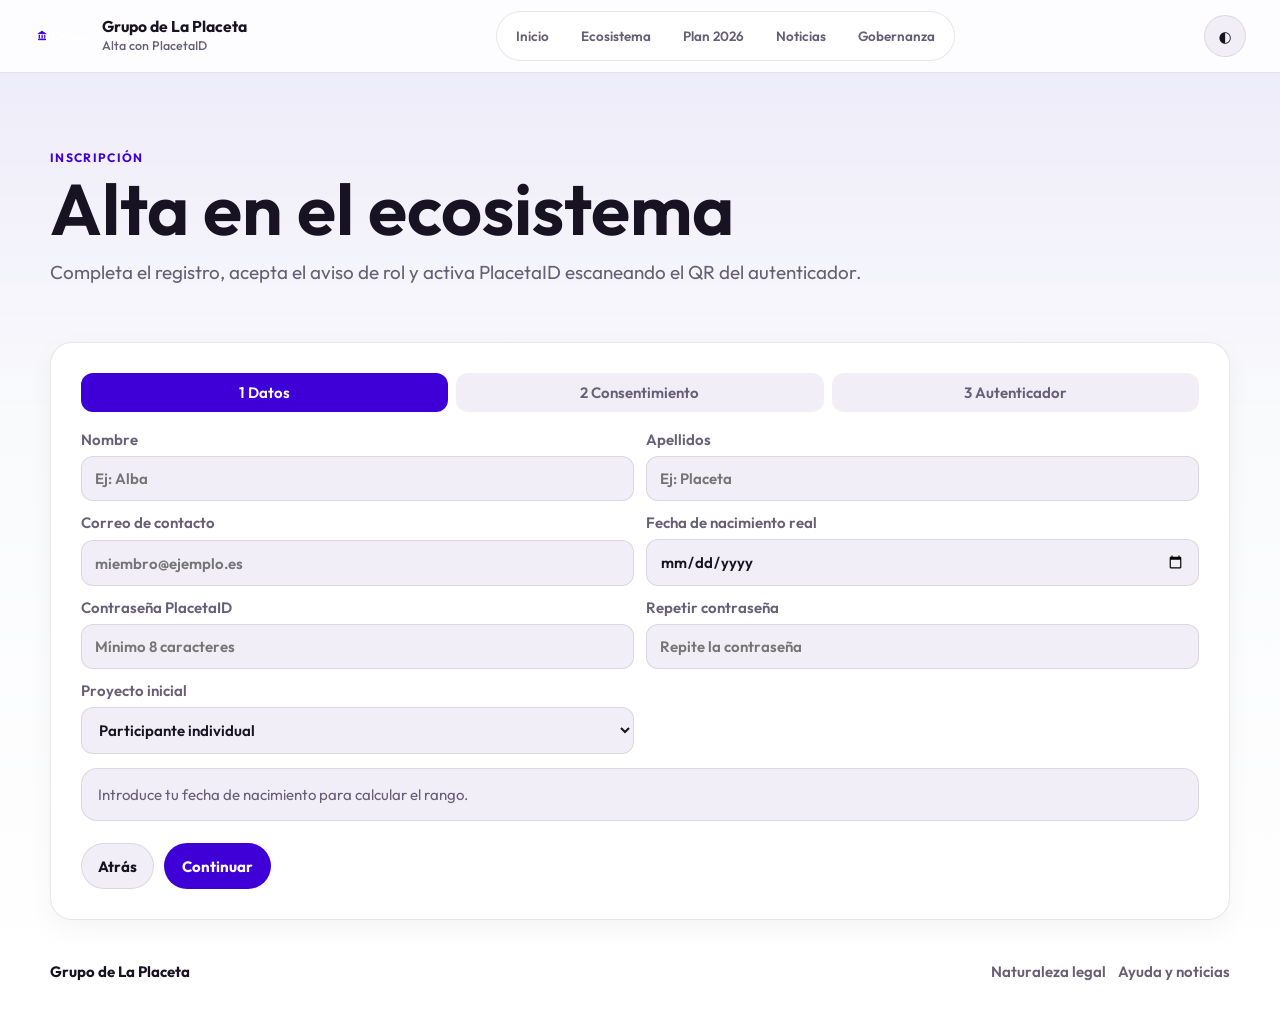
==== alta.html @ 92f7c887 "v2" ====
<!doctype html>
<html lang="es">
<head>
  <meta charset="utf-8">
  <meta name="viewport" content="width=device-width, initial-scale=1">
  <title>Alta | Grupo de La Placeta</title>
  <meta name="description" content="Alta en el ecosistema del Grupo de La Placeta mediante PlacetaID y autenticador.">
  <meta name="theme-color" content="#3F00D8">
  <link rel="icon" href="./assets/logo.png">
  <link rel="preconnect" href="https://fonts.googleapis.com">
  <link rel="preconnect" href="https://fonts.gstatic.com" crossorigin>
  <link href="https://fonts.googleapis.com/css2?family=Outfit:wght@300;400;500;600;700;800&display=swap" rel="stylesheet">
  <link rel="stylesheet" href="./styles.css">
</head>
<body>
  <div class="shell" data-theme="light">
    <header class="topbar">
      <a class="brand" href="./index.html" aria-label="Grupo de La Placeta">
        <img src="./assets/logo.png" alt="">
        <span><strong>Grupo de La Placeta</strong><small>Alta con PlacetaID</small></span>
      </a>
      <nav class="desktop-nav" aria-label="Navegación principal">
        <a href="./index.html">Inicio</a>
        <a href="./ecosistema.html">Ecosistema</a>
        <a href="./plan-2026.html">Plan 2026</a>
        <a href="./noticias.html">Noticias</a>
        <a href="./gobernanza.html">Gobernanza</a>
      </nav>
      <div class="top-actions"><button class="icon-btn" id="themeToggle" type="button" aria-label="Cambiar tema">◐</button></div>
    </header>

    <main>
      <section class="page-hero">
        <p class="eyebrow">Inscripción</p>
        <h1>Alta en el ecosistema</h1>
        <p>Completa el registro, acepta el aviso de rol y activa PlacetaID escaneando el QR del autenticador.</p>
      </section>

      <section class="content-layout wizard" id="onboardingForm">
        <div class="wizard-steps">
          <span class="active" data-step-dot="1">1 Datos</span>
          <span data-step-dot="2">2 Consentimiento</span>
          <span data-step-dot="3">3 Autenticador</span>
        </div>
        <section class="wizard-page active" data-step="1">
          <div class="form-grid">
            <label>Nombre<input id="firstName" required placeholder="Ej: Alba"></label>
            <label>Apellidos<input id="lastName" required placeholder="Ej: Placeta"></label>
            <label>Correo de contacto<input id="contactEmail" type="email" placeholder="miembro@ejemplo.es"></label>
            <label>Fecha de nacimiento real<input id="birthDate" type="date" required></label>
            <label>Contraseña PlacetaID<input id="placetaPassword" type="password" required minlength="8" placeholder="Mínimo 8 caracteres"></label>
            <label>Repetir contraseña<input id="placetaPassword2" type="password" required minlength="8" placeholder="Repite la contraseña"></label>
            <label>Proyecto inicial<select id="initialProject"><option>Participante individual</option><option>Empresa de rol</option><option>Asociación colaboradora</option><option>Voluntariado institucional</option></select></label>
          </div>
          <div class="age-result" id="ageResult">Introduce tu fecha de nacimiento para calcular el rango.</div>
        </section>
        <section class="wizard-page" data-step="2">
          <div class="consent-box">
            <strong>Aviso de rol</strong>
            <p>Declaro comprender que el ecosistema de La Placeta es una simulación lúdica y que las Placetas no tienen valor económico real.</p>
            <label class="check"><input id="roleConsent" type="checkbox"> Acepto expresamente la naturaleza ficticia y sin ánimo de lucro.</label>
          </div>
          <div class="consent-box">
            <strong>Protección de datos</strong>
            <p>Consiento el tratamiento de mis datos de conexión, IP y dispositivo para seguridad, auditoría y funcionamiento interno.</p>
            <label class="check"><input id="privacyConsent" type="checkbox"> Acepto el tratamiento de datos conforme RGPD/LOPDGDD.</label>
          </div>
          <div class="captcha-box">
            <span id="captchaQuestion"></span>
            <input id="captchaAnswer" inputmode="numeric" placeholder="Respuesta">
          </div>
        </section>
        <section class="wizard-page" data-step="3">
          <div class="totp-setup" id="totpSetup">
            <span>PlacetaID pendiente</span>
            <h3>Crearemos tu identidad al continuar</h3>
            <p>Después tendrás que escanear el QR con Google Authenticator, Microsoft Authenticator, 2FAS o una app compatible.</p>
          </div>
          <div class="form-grid totp-verifier" id="totpVerifier" hidden>
            <label>Código del autenticador<input id="totpCode" inputmode="numeric" maxlength="7" placeholder="000 000"></label>
            <button class="secondary" id="verifyTotp" type="button">Verificar QR</button>
          </div>
          <div class="certificate" id="certificatePreview" hidden>
            <span>Certificado de Identidad Digital y Registro</span>
            <h3>Autenticador verificado</h3>
            <p>Tu alta ya está activada en PlacetaID.</p>
          </div>
        </section>
        <div class="wizard-actions">
          <button class="secondary" id="prevStep" type="button">Atrás</button>
          <button class="primary" id="nextStep" type="button">Continuar</button>
        </div>
      </section>
    </main>

    <footer class="footer">
      <strong>Grupo de La Placeta</strong>
      <nav><a href="./gobernanza.html">Naturaleza legal</a><a href="./noticias.html">Ayuda y noticias</a></nav>
    </footer>
  </div>
  <script src="./app.js"></script>
</body>
</html>
---- styles.css ----
:root {
  --accent: #3F00D8;
  --accent-dark: #260083;
  --accent-soft: rgba(63, 0, 216, .09);
  --bg: #f6f7fb;
  --bg-2: #ffffff;
  --surface: #ffffff;
  --surface-2: #f1eef8;
  --text: #171322;
  --muted: #665f75;
  --line: rgba(23,19,34,.1);
  --green: #23b26d;
  --red: #e24d4d;
  --gold: #d7a02d;
  --radius: 18px;
  --shadow: 0 18px 46px rgba(23,19,34,.08);
}

[data-theme="dark"] {
  --bg: #101018;
  --bg-2: #161421;
  --surface: #1d1a29;
  --surface-2: #252134;
  --text: #f8f7ff;
  --muted: #b8b0cf;
  --line: rgba(255,255,255,.1);
  --shadow: 0 24px 70px rgba(0,0,0,.28);
}

* { box-sizing: border-box; }
html { scroll-behavior: smooth; }
body {
  margin: 0;
  font-family: "Outfit", system-ui, sans-serif;
  background: var(--bg);
  color: var(--text);
  font-size: 15px;
  -webkit-font-smoothing: antialiased;
}
[data-theme="dark"] body,
body:has(.shell[data-theme="dark"]) {
  background: #101018;
}
button, input, select, textarea { font: inherit; }
button, a { -webkit-tap-highlight-color: transparent; }
a { color: inherit; text-decoration: none; }
.shell {
  min-height: 100vh;
  background:
    linear-gradient(180deg, rgba(63,0,216,.055), transparent 420px),
    linear-gradient(180deg, var(--bg), var(--bg-2));
}
[data-theme="dark"].shell {
  background:
    linear-gradient(180deg, rgba(63,0,216,.16), transparent 420px),
    linear-gradient(180deg, var(--bg), #111019);
}

.topbar {
  position: sticky;
  top: 0;
  z-index: 10;
  min-height: 72px;
  padding: 8px clamp(14px, 3vw, 34px);
  display: flex;
  align-items: center;
  gap: 18px;
  justify-content: space-between;
  background: rgba(255,255,255,.88);
  border-bottom: 1px solid var(--line);
  backdrop-filter: blur(18px);
}
[data-theme="dark"] .topbar { background: rgba(16,16,24,.86); }
.brand {
  display: inline-flex;
  align-items: center;
  gap: 12px;
  min-width: 0;
}
.brand img {
  width: 56px;
  height: 56px;
  object-fit: contain;
}
.brand strong {
  display: block;
  font-size: .98rem;
  line-height: 1;
  white-space: nowrap;
}
.brand small {
  display: block;
  margin-top: 4px;
  color: var(--muted);
  font-size: .78rem;
  font-weight: 500;
}
.desktop-nav {
  display: flex;
  align-items: center;
  gap: 6px;
  padding: 6px;
  border: 1px solid var(--line);
  border-radius: 999px;
  background: var(--surface);
}
.desktop-nav a {
  padding: 10px 13px;
  border-radius: 999px;
  color: var(--muted);
  font-weight: 600;
  font-size: .84rem;
}
.desktop-nav a:hover {
  color: white;
  background: var(--accent);
}
.top-actions {
  display: flex;
  align-items: center;
  gap: 8px;
}
button, .primary, .secondary, .ghost {
  border: 0;
  cursor: pointer;
  border-radius: 999px;
  font-weight: 700;
  transition: transform .16s ease, opacity .16s ease, background .16s ease;
}
button:active, a:active { transform: translateY(1px); }
.primary {
  display: inline-flex;
  align-items: center;
  justify-content: center;
  min-height: 46px;
  padding: 0 18px;
  color: white;
  background: var(--accent);
}
.secondary {
  min-height: 44px;
  padding: 0 16px;
  color: var(--text);
  background: var(--surface-2);
  border: 1px solid var(--line);
}
.ghost {
  display: inline-flex;
  align-items: center;
  justify-content: center;
  min-height: 46px;
  padding: 0 18px;
  color: var(--text);
  background: transparent;
  border: 1px solid var(--line);
}
.small { min-height: 40px; padding-inline: 14px; font-size: .84rem; }
.top-actions .primary,
.top-actions .secondary {
  display: inline-flex;
  align-items: center;
  justify-content: center;
}
.icon-btn {
  width: 42px;
  height: 42px;
  background: var(--surface-2);
  color: var(--text);
  border: 1px solid var(--line);
}

main {
  width: min(1180px, calc(100% - 28px));
  margin: 0 auto;
}
.page-hero {
  padding: clamp(34px, 6vw, 78px) 0 22px;
  width: min(840px, 100%);
}
.page-hero h1 {
  margin-bottom: 14px;
  font-size: clamp(2.2rem, 5.6vw, 4.8rem);
  line-height: .96;
}
.page-hero p:not(.eyebrow) {
  color: var(--muted);
  font-size: clamp(1rem, 1.7vw, 1.18rem);
  line-height: 1.58;
}
.hero {
  min-height: auto;
  display: grid;
  grid-template-columns: minmax(0, .95fr) minmax(320px, .55fr);
  gap: 26px;
  align-items: center;
  padding: clamp(34px, 6vw, 82px) 0 32px;
}
.eyebrow {
  margin: 0 0 10px;
  color: var(--accent);
  font-size: .76rem;
  font-weight: 700;
  letter-spacing: .11em;
  text-transform: uppercase;
}
h1, h2, h3, p { margin-top: 0; }
h1 {
  margin-bottom: 18px;
  font-size: clamp(2.55rem, 6.8vw, 5.45rem);
  line-height: .94;
  letter-spacing: 0;
  font-weight: 650;
}
h2 {
  margin-bottom: 12px;
  font-size: clamp(1.75rem, 4vw, 3.1rem);
  line-height: 1;
  letter-spacing: 0;
  font-weight: 650;
}
.hero-lead {
  width: min(720px, 100%);
  color: var(--muted);
  font-size: clamp(1rem, 1.65vw, 1.18rem);
  line-height: 1.58;
  font-weight: 400;
}
.hero-actions, .wizard-actions {
  display: flex;
  flex-wrap: wrap;
  gap: 10px;
  margin-top: 22px;
}
.trust-strip {
  margin-top: 24px;
  display: grid;
  grid-template-columns: repeat(3, minmax(0, 1fr));
  gap: 8px;
}
.trust-strip span {
  padding: 10px 12px;
  border: 1px solid var(--line);
  border-radius: 999px;
  background: var(--surface);
  color: var(--muted);
  font-weight: 600;
  text-align: center;
  font-size: .86rem;
}
.hero-panel {
  min-height: auto;
  border: 1px solid var(--line);
  border-radius: 22px;
  background: var(--surface);
  box-shadow: var(--shadow);
  position: relative;
  overflow: hidden;
}
.institution-summary {
  padding: 24px;
}
.institution-summary span {
  display: inline-flex;
  margin-bottom: 16px;
  padding: 7px 10px;
  border-radius: 999px;
  color: var(--accent);
  background: var(--accent-soft);
  font-weight: 700;
  font-size: .78rem;
}
.institution-summary h2 {
  font-size: clamp(1.8rem, 3vw, 2.55rem);
}
.institution-summary p,
.institution-summary li {
  color: var(--muted);
  line-height: 1.5;
  font-weight: 400;
}
.institution-summary ul {
  margin: 16px 0 0;
  padding-left: 18px;
}

.statement,
.onboarding-band,
.governance,
.content-layout,
.plan-section,
.section-grid {
  margin: 14px 0;
  padding: clamp(20px, 3vw, 30px);
  border: 1px solid var(--line);
  border-radius: 22px;
  background: var(--surface);
  box-shadow: 0 8px 26px rgba(23,19,34,.045);
}
[data-theme="dark"] .statement,
[data-theme="dark"] .onboarding-band,
[data-theme="dark"] .governance,
[data-theme="dark"] .content-layout,
[data-theme="dark"] .plan-section,
[data-theme="dark"] .section-grid,
[data-theme="dark"] .hero-panel {
  box-shadow: none;
}
.statement {
  display: grid;
  grid-template-columns: .65fr 1fr;
  gap: 24px;
  align-items: center;
}
.statement p:last-child,
.section-head p,
.onboarding-band p,
.document-card p,
.board-card p,
.admin-card p {
  color: var(--muted);
  line-height: 1.58;
  font-weight: 400;
}
.section-head {
  display: grid;
  grid-template-columns: minmax(0, .8fr) minmax(280px, .6fr);
  gap: 20px;
  align-items: end;
  margin-bottom: 18px;
}
.section-head.compact {
  display: block;
}
.org-controls {
  display: flex;
  flex-wrap: wrap;
  gap: 8px;
  margin-bottom: 16px;
}
.chip {
  min-height: 38px;
  padding: 0 14px;
  color: var(--muted);
  background: var(--surface-2);
  border: 1px solid var(--line);
  font-weight: 600;
}
.chip.active {
  color: white;
  background: var(--accent);
}
.org-grid,
.news-grid,
.governance-grid,
.plan-grid {
  display: grid;
  grid-template-columns: repeat(2, minmax(0, 1fr));
  gap: 12px;
}
.plan-grid {
  grid-template-columns: repeat(5, minmax(190px, 1fr));
  overflow-x: auto;
  padding-bottom: 4px;
}
.plan-grid.full {
  grid-template-columns: repeat(auto-fit, minmax(230px, 1fr));
  overflow: visible;
}
.compact-list {
  grid-template-columns: repeat(auto-fit, minmax(250px, 1fr));
  overflow: visible;
}
.plan-card {
  min-height: 230px;
  padding: 16px;
  border: 1px solid var(--line);
  border-radius: 16px;
  background: var(--bg-2);
}
.plan-card,
.news-card,
.org-card,
.board-card,
.document-card,
.admin-card {
  transition: transform .18s ease, border-color .18s ease, background .18s ease;
}
.plan-card:hover,
.news-card:hover,
.org-card:hover,
.document-card:hover {
  transform: translateY(-2px);
  border-color: rgba(63,0,216,.35);
}
.plan-card span {
  display: inline-flex;
  margin-bottom: 12px;
  padding: 5px 9px;
  border-radius: 999px;
  color: var(--accent);
  background: var(--accent-soft);
  font-size: .72rem;
  font-weight: 650;
}
.plan-card h3 {
  margin: 0 0 8px;
  font-size: 1.1rem;
  font-weight: 650;
}
.plan-card p {
  color: var(--muted);
  line-height: 1.5;
}
.plan-card small {
  display: inline-flex;
  margin-top: 8px;
  color: var(--muted);
  font-weight: 600;
}
.card-link,
.section-link {
  display: inline-flex;
  align-items: center;
  justify-content: center;
  min-height: 40px;
  margin-top: 12px;
  padding: 0 14px;
  border-radius: 999px;
  color: var(--accent);
  background: var(--accent-soft);
  font-weight: 650;
}
.section-link {
  margin-top: 18px;
}
.card-link:hover,
.section-link:hover {
  color: white;
  background: var(--accent);
}
.featured-news {
  margin: 8px 0 14px;
  display: grid;
  grid-template-columns: minmax(0, .86fr) minmax(260px, .62fr);
  gap: 18px;
  align-items: center;
  padding: 14px;
  border: 1px solid var(--line);
  border-radius: 18px;
  background: var(--bg-2);
}
.featured-media {
  position: relative;
  min-height: 280px;
  border-radius: 14px;
  overflow: hidden;
  background: var(--surface-2);
}
.featured-media img,
.news-card img,
.news-detail-media img {
  width: 100%;
  height: 100%;
  object-fit: cover;
  display: block;
}
.featured-media span {
  position: absolute;
  right: 12px;
  bottom: 12px;
  padding: 7px 10px;
  border-radius: 999px;
  color: white;
  background: var(--accent);
  font-weight: 700;
  font-size: .78rem;
}
.featured-news h3 {
  margin: 8px 0 10px;
  font-size: clamp(1.45rem, 3vw, 2.15rem);
  line-height: 1.05;
  font-weight: 650;
}
.featured-news p {
  color: var(--muted);
  line-height: 1.55;
}
.featured-news button,
.news-card button {
  margin-top: 12px;
  color: var(--accent);
  background: transparent;
  font-weight: 650;
}
.news-tag {
  display: inline-flex;
  padding: 5px 9px;
  border-radius: 999px;
  color: white;
  background: var(--accent);
  font-size: .72rem;
  font-weight: 650;
}
.org-card,
.news-card,
.board-card,
.document-card,
.admin-card {
  padding: 16px;
  border: 1px solid var(--line);
  border-radius: 16px;
  background: var(--bg-2);
}
.org-card span,
.news-card span,
.board-card span,
.document-card span,
.admin-card span {
  display: inline-flex;
  margin-bottom: 10px;
  padding: 5px 9px;
  border-radius: 999px;
  color: white;
  background: var(--accent);
  font-size: .72rem;
  font-weight: 650;
}
.news-card {
  overflow: hidden;
  padding: 0;
}
.news-card img {
  height: 170px;
  background: var(--surface-2);
}
.news-card > span,
.news-card h3,
.news-card p,
.news-card small,
.news-card button,
.news-card .card-link {
  margin-left: 16px;
  margin-right: 16px;
}
.news-card > span {
  margin-top: 14px;
}
.news-card button,
.news-card .card-link {
  margin-bottom: 16px;
}
.org-card h3,
.news-card h3,
.board-card strong,
.document-card strong,
.admin-card strong {
  display: block;
  margin-bottom: 8px;
  font-size: 1.15rem;
  font-weight: 650;
}
.org-meta {
  display: flex;
  flex-wrap: wrap;
  gap: 6px;
  margin-top: 14px;
}
.org-meta small {
  padding: 6px 8px;
  border-radius: 8px;
  color: var(--muted);
  background: var(--surface-2);
  font-weight: 500;
}
.onboarding-band {
  display: flex;
  align-items: center;
  justify-content: space-between;
  gap: 18px;
}
.news-card p { color: var(--muted); line-height: 1.5; }
.news-detail-media {
  height: 260px;
  margin: -6px -6px 18px;
  border-radius: 18px;
  overflow: hidden;
  background: var(--surface-2);
}
.news-detail h2 {
  margin-top: 10px;
}
.news-detail p {
  color: var(--muted);
  line-height: 1.65;
}
.detail-page {
  margin-top: 22px;
  max-width: 920px;
}
.detail-page h1 {
  margin-top: 12px;
  font-size: clamp(2.2rem, 5vw, 4.5rem);
}
.detail-page h2 {
  margin-top: 12px;
  font-size: clamp(1.9rem, 4vw, 3.4rem);
}
.share-row {
  display: flex;
  flex-wrap: wrap;
  gap: 10px;
  margin-top: 22px;
  align-items: center;
}
.plan-detail-box {
  margin: 18px 0;
  padding: 16px;
  border: 1px solid var(--line);
  border-radius: 16px;
  background: var(--surface-2);
  display: flex;
  justify-content: space-between;
  gap: 14px;
  color: var(--muted);
}
.plan-detail-box strong {
  color: var(--text);
}
.video-frame {
  margin-top: 18px;
  aspect-ratio: 16 / 9;
  border-radius: 18px;
  overflow: hidden;
  background: #000;
}
.video-frame iframe {
  width: 100%;
  height: 100%;
  border: 0;
}
.footer {
  width: min(1180px, calc(100% - 28px));
  margin: 18px auto 0;
  padding: 24px 0 34px;
  display: flex;
  justify-content: space-between;
  gap: 20px;
  color: var(--muted);
}
.footer strong { color: var(--text); }
.footer nav {
  display: flex;
  flex-wrap: wrap;
  gap: 12px;
  font-weight: 600;
}

.modal {
  width: min(760px, calc(100% - 24px));
  border: 0;
  padding: 0;
  border-radius: 24px;
  color: var(--text);
  background: var(--surface);
  box-shadow: var(--shadow);
}
.modal::backdrop {
  background: rgba(0,0,0,.62);
  backdrop-filter: blur(8px);
}
.modal-panel {
  position: relative;
  padding: clamp(20px, 4vw, 30px);
}
.close {
  position: absolute;
  top: 14px;
  right: 14px;
  width: 40px;
  height: 40px;
  color: var(--text);
  background: var(--surface-2);
}
.modal-head {
  padding-right: 44px;
  margin-bottom: 18px;
}
.modal-head h2 { font-size: clamp(1.8rem, 4vw, 3rem); }
.modal-head p { color: var(--muted); font-weight: 650; }
.wizard-steps {
  display: grid;
  grid-template-columns: repeat(3, 1fr);
  gap: 8px;
  margin-bottom: 18px;
}
.wizard-steps span {
  padding: 10px 12px;
  border-radius: 12px;
  color: var(--muted);
  background: var(--surface-2);
  font-weight: 600;
  text-align: center;
}
.wizard-steps span.active {
  color: white;
  background: var(--accent);
}
.wizard-page { display: none; }
.wizard-page.active { display: block; }
.form-grid {
  display: grid;
  grid-template-columns: repeat(2, minmax(0, 1fr));
  gap: 12px;
}
label {
  display: grid;
  gap: 7px;
  color: var(--muted);
  font-weight: 600;
}
input, select, textarea {
  width: 100%;
  border: 1px solid var(--line);
  border-radius: 12px;
  padding: 12px 13px;
  color: var(--text);
  background: var(--surface-2);
  outline: none;
}
[data-theme="dark"] input,
[data-theme="dark"] select,
[data-theme="dark"] textarea {
  color-scheme: dark;
}
input:focus, select:focus, textarea:focus {
  border-color: var(--accent);
  box-shadow: 0 0 0 4px var(--accent-soft);
}
.age-result,
.consent-box,
.captcha-box,
.totp-setup,
.certificate,
.member-output,
.admin-output {
  margin-top: 14px;
  padding: 16px;
  border: 1px solid var(--line);
  border-radius: 16px;
  background: var(--surface-2);
  color: var(--muted);
}
.consent-box strong,
.totp-setup h3,
.certificate h3 { color: var(--text); }
.check {
  display: flex;
  grid-template-columns: none;
  align-items: flex-start;
  gap: 10px;
  margin-top: 10px;
  color: var(--text);
}
.check input {
  width: 18px;
  margin-top: 2px;
  accent-color: var(--accent);
}
.captcha-box {
  display: grid;
  grid-template-columns: minmax(0, 1fr) 150px;
  gap: 12px;
  align-items: center;
}
.certificate {
  border-color: rgba(63,0,216,.34);
  background: linear-gradient(135deg, rgba(63,0,216,.18), var(--surface-2));
}
.totp-setup span,
.certificate span {
  color: var(--accent);
  font-weight: 700;
  text-transform: uppercase;
  letter-spacing: .08em;
  font-size: .74rem;
}
.totp-card {
  display: grid;
  grid-template-columns: 190px minmax(0, 1fr);
  gap: 18px;
  align-items: center;
}
.totp-card img {
  width: 180px;
  height: 180px;
  border-radius: 18px;
  padding: 10px;
  background: white;
  box-shadow: 0 16px 42px rgba(0,0,0,.18);
}
.totp-secret {
  margin-top: 10px;
  padding: 10px 12px;
  border-radius: 12px;
  background: rgba(63,0,216,.1);
  color: var(--accent);
  font-weight: 650;
  word-break: break-all;
  font-size: .82rem;
}
.totp-verifier {
  margin-top: 14px;
  align-items: end;
}
.admin-editor textarea {
  min-height: 130px;
  resize: vertical;
}

@media print {
  body * { visibility: hidden; }
  .certificate, .certificate * { visibility: visible; }
  .certificate {
    position: fixed;
    inset: 20mm;
    color: #171322;
    background: white;
  }
}

@media (max-width: 940px) {
  .desktop-nav { display: none; }
  .hero, .statement, .section-head, .featured-news {
    grid-template-columns: 1fr;
  }
  .hero {
    min-height: auto;
  }
  .hero-panel {
    min-height: auto;
  }
  .onboarding-band {
    align-items: flex-start;
    flex-direction: column;
  }
}

@media (max-width: 640px) {
  main, .footer { width: min(100% - 20px, 1180px); }
  .topbar {
    align-items: flex-start;
    flex-wrap: wrap;
  }
  .top-actions { width: 100%; justify-content: space-between; }
  .brand img { width: 54px; height: 54px; }
  .trust-strip,
  .org-grid,
  .news-grid,
  .governance-grid,
  .plan-grid,
  .form-grid,
  .totp-card,
  .captcha-box {
    grid-template-columns: 1fr;
  }
  .hero-panel { min-height: 360px; }
  .hero-panel { min-height: auto; }
  .page-hero { padding-top: 28px; }
  .plan-detail-box { flex-direction: column; }
  .footer { flex-direction: column; }
}
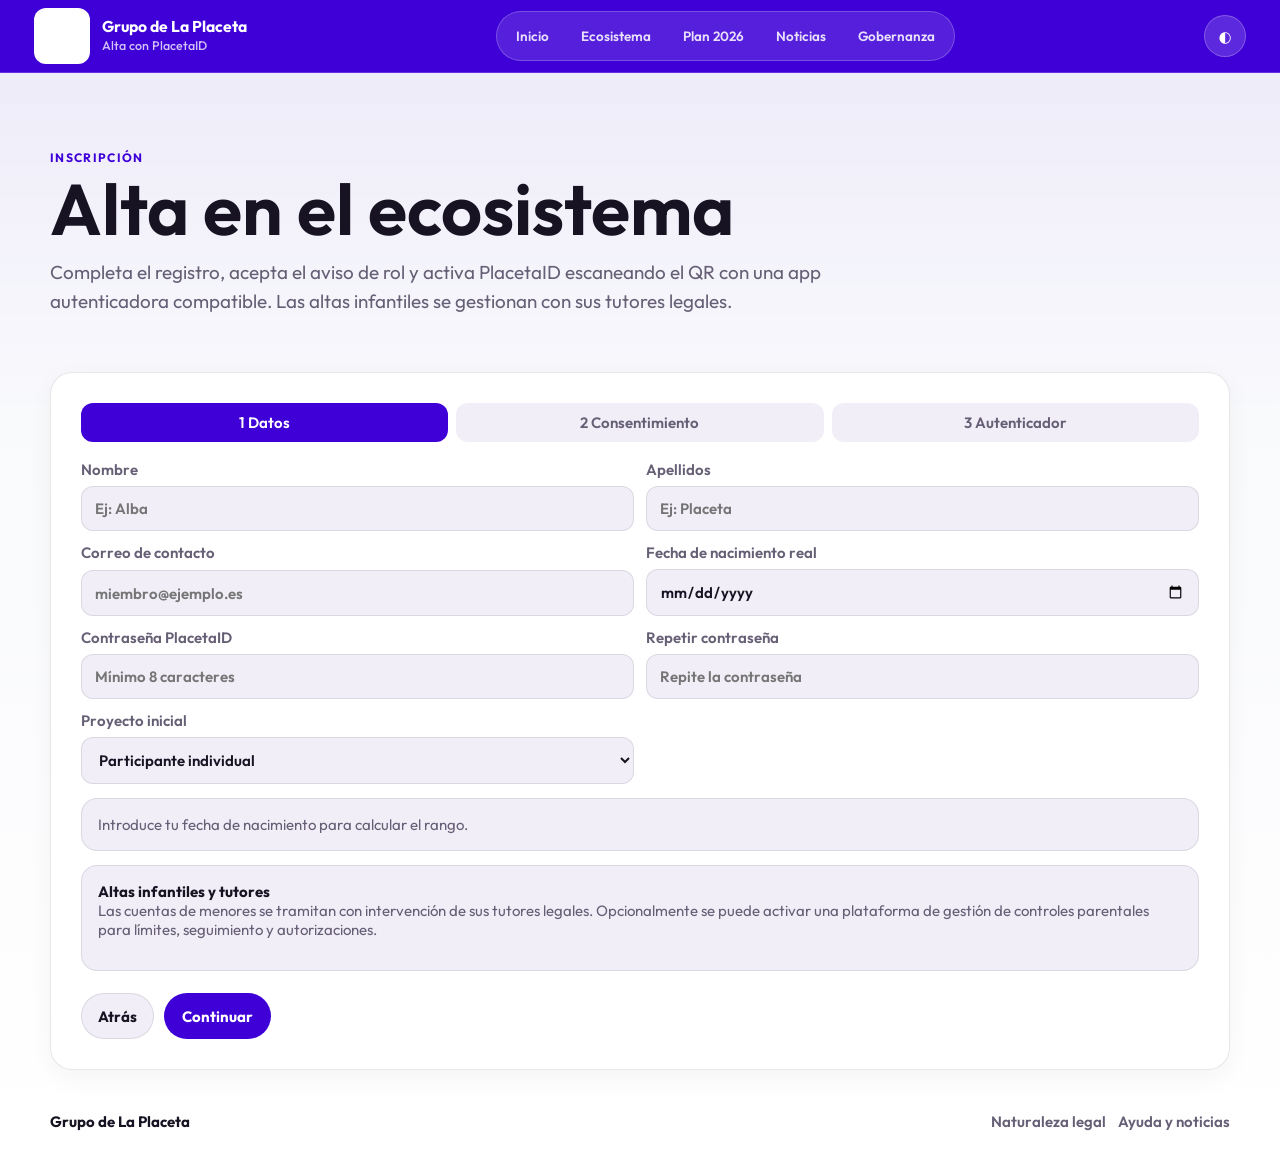
==== commit 82b634e5: "v5" ====
--- a/alta.html
+++ b/alta.html
@@ -6,6 +6,8 @@
   <title>Alta | Grupo de La Placeta</title>
   <meta name="description" content="Alta en el ecosistema del Grupo de La Placeta mediante PlacetaID y autenticador.">
   <meta name="theme-color" content="#3F00D8">
+  <link rel="canonical" href="https://www.laplaceta.org/alta">
+  <meta property="og:url" content="https://www.laplaceta.org/alta">
   <link rel="icon" href="./assets/logo.png">
   <link rel="preconnect" href="https://fonts.googleapis.com">
   <link rel="preconnect" href="https://fonts.gstatic.com" crossorigin>
@@ -33,7 +35,7 @@
       <section class="page-hero">
         <p class="eyebrow">Inscripción</p>
         <h1>Alta en el ecosistema</h1>
-        <p>Completa el registro, acepta el aviso de rol y activa PlacetaID escaneando el QR del autenticador.</p>
+        <p>Completa el registro, acepta el aviso de rol y activa PlacetaID escaneando el QR con una app autenticadora compatible. Las altas infantiles se gestionan con sus tutores legales.</p>
       </section>
 
       <section class="content-layout wizard" id="onboardingForm">
@@ -53,6 +55,10 @@
             <label>Proyecto inicial<select id="initialProject"><option>Participante individual</option><option>Empresa de rol</option><option>Asociación colaboradora</option><option>Voluntariado institucional</option></select></label>
           </div>
           <div class="age-result" id="ageResult">Introduce tu fecha de nacimiento para calcular el rango.</div>
+          <div class="consent-box">
+            <strong>Altas infantiles y tutores</strong>
+            <p>Las cuentas de menores se tramitan con intervención de sus tutores legales. Opcionalmente se puede activar una plataforma de gestión de controles parentales para límites, seguimiento y autorizaciones.</p>
+          </div>
         </section>
         <section class="wizard-page" data-step="2">
           <div class="consent-box">
@@ -74,7 +80,17 @@
           <div class="totp-setup" id="totpSetup">
             <span>PlacetaID pendiente</span>
             <h3>Crearemos tu identidad al continuar</h3>
-            <p>Después tendrás que escanear el QR con Google Authenticator, Microsoft Authenticator, 2FAS o una app compatible.</p>
+            <p>Después tendrás que escanear el QR con una app autenticadora compatible.</p>
+            <div class="auth-app-list">
+              <strong>Apps compatibles</strong>
+              <span>Google Authenticator</span>
+              <span>Microsoft Authenticator</span>
+              <span>2FAS</span>
+              <span>Authy</span>
+              <span>Aegis Authenticator</span>
+              <span>Bitwarden Authenticator</span>
+              <span>1Password</span>
+            </div>
           </div>
           <div class="form-grid totp-verifier" id="totpVerifier" hidden>
             <label>Código del autenticador<input id="totpCode" inputmode="numeric" maxlength="7" placeholder="000 000"></label>
--- a/styles.css
+++ b/styles.css
@@ -66,11 +66,16 @@
   align-items: center;
   gap: 18px;
   justify-content: space-between;
-  background: rgba(255,255,255,.88);
-  border-bottom: 1px solid var(--line);
+  color: white;
+  background: var(--accent);
+  border-bottom: 1px solid rgba(255,255,255,.18);
   backdrop-filter: blur(18px);
 }
-[data-theme="dark"] .topbar { background: rgba(16,16,24,.86); }
+[data-theme="dark"] .topbar {
+  color: var(--text);
+  background: rgba(16,16,24,.94);
+  border-bottom-color: var(--line);
+}
 .brand {
   display: inline-flex;
   align-items: center;
@@ -81,6 +86,9 @@
   width: 56px;
   height: 56px;
   object-fit: contain;
+  padding: 4px;
+  border-radius: 12px;
+  background: white;
 }
 .brand strong {
   display: block;
@@ -91,27 +99,41 @@
 .brand small {
   display: block;
   margin-top: 4px;
-  color: var(--muted);
+  color: rgba(255,255,255,.76);
   font-size: .78rem;
   font-weight: 500;
 }
+[data-theme="dark"] .brand small {
+  color: var(--muted);
+}
 .desktop-nav {
   display: flex;
   align-items: center;
   gap: 6px;
   padding: 6px;
-  border: 1px solid var(--line);
+  border: 1px solid rgba(255,255,255,.22);
   border-radius: 999px;
+  background: rgba(255,255,255,.12);
+}
+[data-theme="dark"] .desktop-nav {
+  border-color: var(--line);
   background: var(--surface);
 }
 .desktop-nav a {
   padding: 10px 13px;
   border-radius: 999px;
-  color: var(--muted);
+  color: rgba(255,255,255,.86);
   font-weight: 600;
   font-size: .84rem;
 }
 .desktop-nav a:hover {
+  color: var(--accent);
+  background: white;
+}
+[data-theme="dark"] .desktop-nav a {
+  color: var(--muted);
+}
+[data-theme="dark"] .desktop-nav a:hover {
   color: white;
   background: var(--accent);
 }
@@ -119,6 +141,28 @@
   display: flex;
   align-items: center;
   gap: 8px;
+}
+.topbar .secondary {
+  color: white;
+  background: rgba(255,255,255,.14);
+  border-color: rgba(255,255,255,.24);
+}
+.topbar .secondary:hover,
+.topbar .icon-btn:hover {
+  background: rgba(255,255,255,.22);
+}
+.topbar .primary {
+  color: var(--accent);
+  background: white;
+}
+[data-theme="dark"] .topbar .secondary {
+  color: var(--text);
+  background: var(--surface-2);
+  border-color: var(--line);
+}
+[data-theme="dark"] .topbar .primary {
+  color: white;
+  background: var(--accent);
 }
 button, .primary, .secondary, .ghost {
   border: 0;
@@ -164,9 +208,14 @@
 .icon-btn {
   width: 42px;
   height: 42px;
+  background: rgba(255,255,255,.16);
+  color: white;
+  border: 1px solid rgba(255,255,255,.24);
+}
+[data-theme="dark"] .icon-btn {
   background: var(--surface-2);
   color: var(--text);
-  border: 1px solid var(--line);
+  border-color: var(--line);
 }
 
 main {
@@ -808,6 +857,30 @@
   word-break: break-all;
   font-size: .82rem;
 }
+.auth-app-list {
+  margin-top: 12px;
+  display: flex;
+  flex-wrap: wrap;
+  gap: 7px;
+}
+.auth-app-list strong,
+.auth-app-list span {
+  min-height: 30px;
+  padding: 7px 9px;
+  border-radius: 999px;
+  display: inline-flex;
+  align-items: center;
+  color: var(--muted);
+  background: var(--surface);
+  border: 1px solid var(--line);
+  font-size: .78rem;
+  font-weight: 650;
+}
+.auth-app-list strong {
+  color: white;
+  background: var(--accent);
+  border-color: var(--accent);
+}
 .totp-verifier {
   margin-top: 14px;
   align-items: end;
@@ -869,3 +942,348 @@
   .plan-detail-box { flex-direction: column; }
   .footer { flex-direction: column; }
 }
+
+/* Responsive polish: keep navigation usable and content dense on small screens. */
+img,
+iframe {
+  max-width: 100%;
+}
+
+@media (max-width: 1120px) {
+  .topbar {
+    gap: 10px;
+  }
+
+  .desktop-nav a {
+    padding-inline: 10px;
+  }
+
+  .top-actions .secondary.small {
+    display: none;
+  }
+
+  .plan-grid {
+    grid-template-columns: repeat(3, minmax(220px, 1fr));
+  }
+}
+
+@media (max-width: 940px) {
+  .topbar {
+    position: sticky;
+    display: grid;
+    grid-template-columns: minmax(0, 1fr) auto;
+    align-items: center;
+  }
+
+  .brand {
+    min-width: 0;
+  }
+
+  .brand span {
+    min-width: 0;
+  }
+
+  .brand strong,
+  .brand small {
+    overflow: hidden;
+    text-overflow: ellipsis;
+  }
+
+  .desktop-nav {
+    grid-column: 1 / -1;
+    width: 100%;
+    display: flex;
+    overflow-x: auto;
+    overscroll-behavior-inline: contain;
+    scrollbar-width: none;
+    border-radius: 16px;
+    justify-content: flex-start;
+  }
+
+  .desktop-nav::-webkit-scrollbar {
+    display: none;
+  }
+
+  .desktop-nav a {
+    flex: 0 0 auto;
+    white-space: nowrap;
+  }
+
+  .top-actions {
+    justify-self: end;
+  }
+
+  .hero {
+    padding-top: 28px;
+    gap: 14px;
+  }
+
+  .hero-copy {
+    max-width: 760px;
+  }
+
+  .statement,
+  .content-layout,
+  .plan-section,
+  .section-grid {
+    padding: 18px;
+  }
+
+  .section-head {
+    gap: 8px;
+  }
+
+  .featured-media,
+  .news-detail-media {
+    min-height: 220px;
+    height: auto;
+    aspect-ratio: 16 / 9;
+  }
+
+  .modal {
+    width: min(720px, calc(100% - 18px));
+    max-height: calc(100dvh - 18px);
+    overflow: auto;
+  }
+}
+
+@media (max-width: 720px) {
+  body {
+    font-size: 14px;
+  }
+
+  .shell {
+    background: linear-gradient(180deg, rgba(63,0,216,.055), transparent 300px), var(--bg);
+  }
+
+  main,
+  .footer {
+    width: min(100% - 18px, 1180px);
+  }
+
+  .topbar {
+    min-height: auto;
+    padding: 8px 9px 10px;
+    grid-template-columns: minmax(0, 1fr) auto;
+  }
+
+  .brand {
+    gap: 9px;
+  }
+
+  .brand img {
+    width: 44px;
+    height: 44px;
+  }
+
+  .brand strong {
+    max-width: 58vw;
+    font-size: .92rem;
+  }
+
+  .brand small {
+    max-width: 58vw;
+    margin-top: 2px;
+    font-size: .72rem;
+  }
+
+  .top-actions {
+    width: auto;
+    gap: 6px;
+  }
+
+  .top-actions .primary.small {
+    min-height: 38px;
+    padding-inline: 10px;
+    font-size: .78rem;
+  }
+
+  .icon-btn {
+    width: 38px;
+    height: 38px;
+  }
+
+  .desktop-nav {
+    padding: 5px;
+    gap: 4px;
+  }
+
+  .desktop-nav a {
+    min-height: 34px;
+    padding: 8px 10px;
+    font-size: .78rem;
+  }
+
+  .hero,
+  .page-hero {
+    padding-top: 22px;
+    padding-bottom: 18px;
+  }
+
+  h1 {
+    font-size: clamp(2.15rem, 13vw, 3.5rem);
+  }
+
+  h2,
+  .page-hero h1,
+  .detail-page h1,
+  .detail-page h2 {
+    font-size: clamp(1.8rem, 10vw, 3rem);
+  }
+
+  .hero-actions {
+    display: grid;
+    grid-template-columns: 1fr;
+  }
+
+  .hero-actions .primary,
+  .hero-actions .ghost,
+  .onboarding-band .primary,
+  .onboarding-band .secondary {
+    width: 100%;
+  }
+
+  .trust-strip span {
+    border-radius: 12px;
+    text-align: left;
+  }
+
+  .statement,
+  .onboarding-band,
+  .governance,
+  .content-layout,
+  .plan-section,
+  .section-grid,
+  .hero-panel {
+    border-radius: 16px;
+  }
+
+  .plan-grid,
+  .plan-grid.full,
+  .compact-list,
+  .org-grid,
+  .news-grid,
+  .governance-grid {
+    grid-template-columns: 1fr;
+    overflow: visible;
+  }
+
+  .plan-card {
+    min-height: auto;
+  }
+
+  .featured-news {
+    padding: 10px;
+    border-radius: 16px;
+  }
+
+  .news-card img {
+    height: auto;
+    aspect-ratio: 16 / 9;
+  }
+
+  .card-link,
+  .section-link {
+    width: 100%;
+  }
+
+  .form-grid,
+  .totp-card,
+  .captcha-box,
+  .wizard-steps {
+    grid-template-columns: 1fr;
+  }
+
+  .wizard-steps {
+    gap: 6px;
+  }
+
+  .wizard-steps span {
+    min-height: 38px;
+    padding: 8px 10px;
+    text-align: left;
+  }
+
+  .modal {
+    width: calc(100% - 12px);
+    border-radius: 18px;
+  }
+
+  .modal-panel {
+    padding: 18px 14px;
+  }
+
+  .modal-head {
+    padding-right: 38px;
+  }
+
+  .close {
+    top: 10px;
+    right: 10px;
+    width: 36px;
+    height: 36px;
+  }
+
+  .totp-card img {
+    width: min(220px, 100%);
+    height: auto;
+    aspect-ratio: 1;
+    margin-inline: auto;
+  }
+
+  .share-row,
+  .wizard-actions {
+    display: grid;
+    grid-template-columns: 1fr;
+  }
+
+  .share-row > *,
+  .wizard-actions > * {
+    width: 100%;
+  }
+
+  .footer {
+    padding-bottom: 24px;
+  }
+}
+
+@media (max-width: 420px) {
+  main,
+  .footer {
+    width: min(100% - 12px, 1180px);
+  }
+
+  .topbar {
+    padding-inline: 6px;
+  }
+
+  .brand strong {
+    max-width: 48vw;
+  }
+
+  .brand small {
+    display: none;
+  }
+
+  .top-actions .primary.small {
+    padding-inline: 8px;
+  }
+
+  .statement,
+  .onboarding-band,
+  .governance,
+  .content-layout,
+  .plan-section,
+  .section-grid,
+  .institution-summary {
+    padding: 14px;
+  }
+
+  .page-hero p:not(.eyebrow),
+  .hero-lead,
+  .section-head p,
+  .news-card p,
+  .detail-page p {
+    line-height: 1.48;
+  }
+}
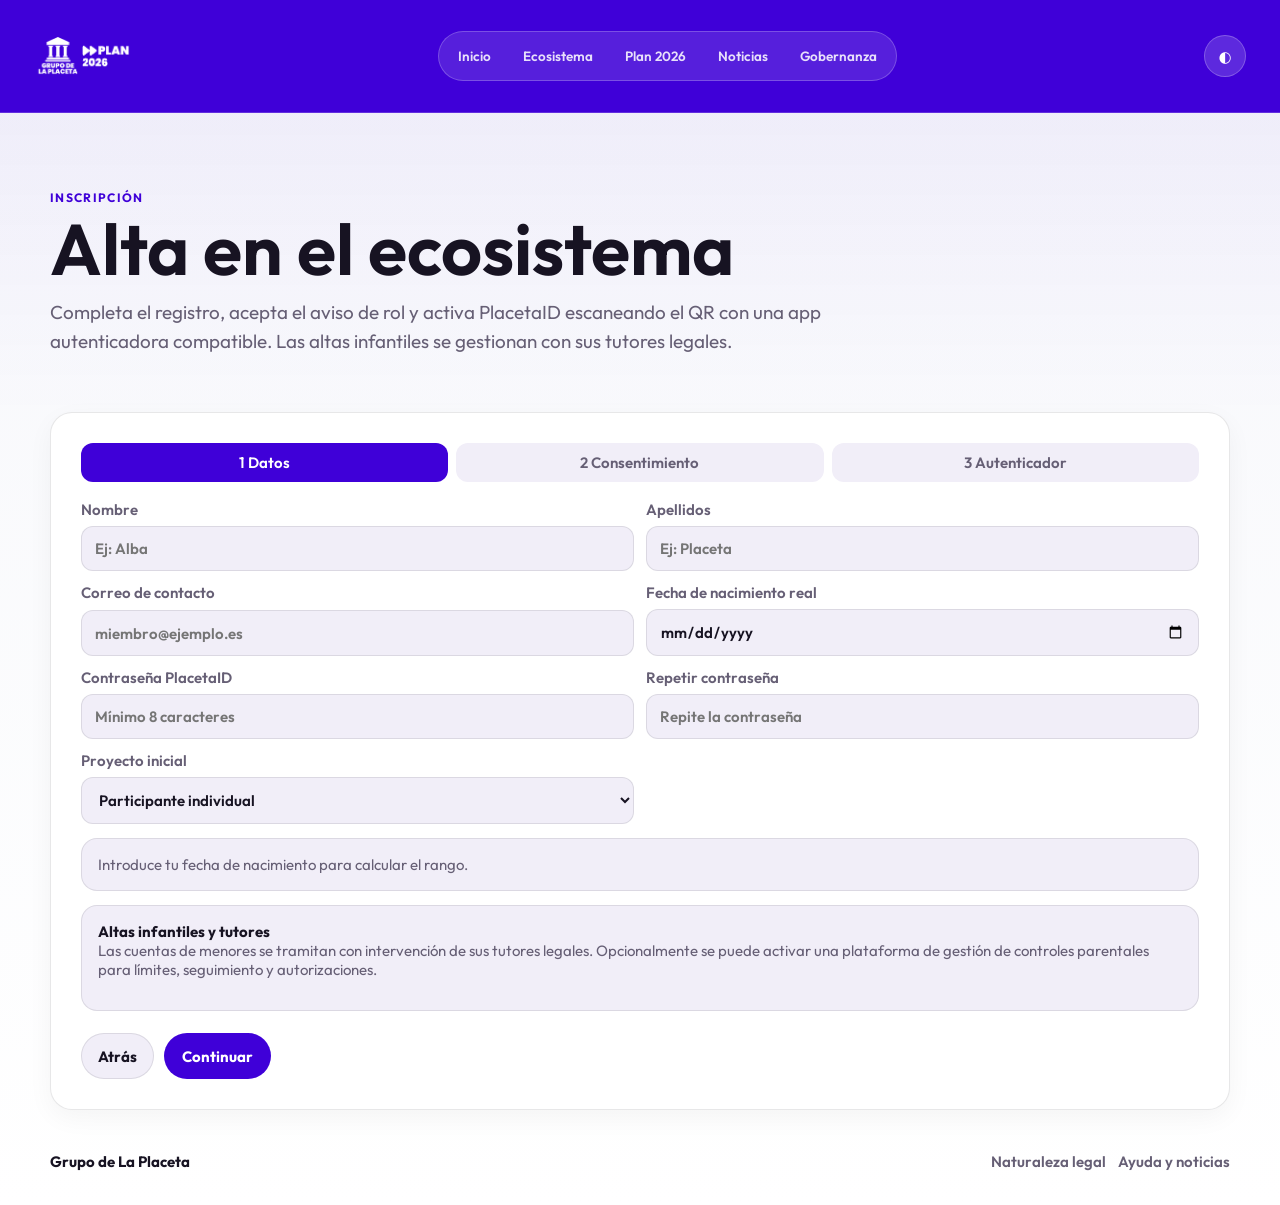
==== commit 82637fc7: "v7" ====
--- a/alta.html
+++ b/alta.html
@@ -19,7 +19,7 @@
     <header class="topbar">
       <a class="brand" href="./index.html" aria-label="Grupo de La Placeta">
         <img src="./assets/logo.png" alt="">
-        <span><strong>Grupo de La Placeta</strong><small>Alta con PlacetaID</small></span>
+        
       </a>
       <nav class="desktop-nav" aria-label="Navegación principal">
         <a href="./index.html">Inicio</a>
--- a/styles.css
+++ b/styles.css
@@ -83,12 +83,13 @@
   min-width: 0;
 }
 .brand img {
-  width: 56px;
-  height: 56px;
+  width: 76px;
+  height: 76px;
   object-fit: contain;
-  padding: 4px;
-  border-radius: 12px;
-  background: white;
+  display: block;
+}
+.brand span {
+  display: none;
 }
 .brand strong {
   display: block;
@@ -890,6 +891,152 @@
   resize: vertical;
 }
 
+.editor-toolbar {
+  display: flex;
+  flex-wrap: wrap;
+  gap: 7px;
+  margin-top: 12px;
+  padding: 8px;
+  border: 1px solid var(--line);
+  border-radius: 14px;
+  background: var(--surface-2);
+}
+.editor-toolbar button {
+  min-height: 34px;
+  padding: 7px 10px;
+  border-radius: 10px;
+  color: var(--text);
+  background: var(--surface);
+  border: 1px solid var(--line);
+  font-weight: 800;
+}
+.editor-toolbar button:hover {
+  color: white;
+  background: var(--accent);
+  border-color: var(--accent);
+}
+.rich-editor {
+  min-height: 220px;
+  padding: 14px;
+  border: 1px solid var(--line);
+  border-radius: 16px;
+  background: var(--surface-2);
+  color: var(--text);
+  outline: none;
+  line-height: 1.55;
+}
+.rich-editor:empty::before {
+  content: attr(data-placeholder);
+  color: var(--muted);
+}
+.rich-editor:focus {
+  border-color: var(--accent);
+  box-shadow: 0 0 0 4px var(--accent-soft);
+}
+.rich-editor h2,
+.rich-editor h3,
+.rich-news-body h2,
+.rich-news-body h3 {
+  margin: 1rem 0 .45rem;
+  color: var(--text);
+  line-height: 1.06;
+}
+.rich-editor blockquote,
+.rich-news-body blockquote {
+  margin: 1rem 0;
+  padding: 12px 14px;
+  border-left: 4px solid var(--accent);
+  border-radius: 12px;
+  color: var(--text);
+  background: var(--accent-soft);
+}
+.bank-share-check {
+  margin-top: 12px;
+  padding: 12px;
+  border: 1px solid rgba(63,0,216,.18);
+  border-radius: 14px;
+  background: var(--accent-soft);
+}
+.bank-export {
+  margin-top: 14px;
+  padding: 14px;
+  border: 1px solid rgba(63,0,216,.24);
+  border-radius: 16px;
+  background: var(--surface-2);
+}
+.bank-export strong {
+  color: var(--text);
+}
+.bank-export p {
+  margin: 6px 0 10px;
+  color: var(--muted);
+}
+.bank-export textarea {
+  font-family: ui-monospace, SFMono-Regular, Consolas, monospace;
+  font-size: .78rem;
+}
+.media-count,
+.bank-shared {
+  display: inline-flex;
+  width: fit-content;
+  margin-top: 6px;
+  padding: 5px 8px;
+  border-radius: 999px;
+  color: var(--accent);
+  background: var(--accent-soft);
+  border: 1px solid rgba(63,0,216,.14);
+  font-size: .72rem;
+  font-weight: 800;
+}
+.bank-shared-note {
+  padding: 12px 14px;
+  border: 1px solid rgba(63,0,216,.18);
+  border-radius: 14px;
+  color: var(--accent);
+  background: var(--accent-soft);
+  font-weight: 800;
+}
+.rich-news-body {
+  display: grid;
+  gap: 10px;
+  color: var(--text);
+  line-height: 1.62;
+}
+.rich-news-body p,
+.rich-news-body ul,
+.rich-news-body ol {
+  margin: 0;
+}
+.rich-news-body a {
+  color: var(--accent);
+  font-weight: 800;
+}
+.news-gallery {
+  display: grid;
+  grid-template-columns: repeat(2, minmax(0, 1fr));
+  gap: 10px;
+  margin-top: 16px;
+}
+.news-gallery img {
+  width: 100%;
+  aspect-ratio: 16 / 10;
+  object-fit: cover;
+  border-radius: 16px;
+  border: 1px solid var(--line);
+}
+.video-stack {
+  display: grid;
+  gap: 12px;
+  margin-top: 16px;
+}
+.news-video {
+  width: 100%;
+  max-height: 520px;
+  border-radius: 16px;
+  background: #000;
+  border: 1px solid var(--line);
+}
+
 @media print {
   body * { visibility: hidden; }
   .certificate, .certificate * { visibility: visible; }
@@ -1287,3 +1434,34 @@
     line-height: 1.48;
   }
 }
+
+/* Header logo-only refinement */
+.topbar {
+  min-height: 88px;
+}
+
+.brand {
+  flex: 0 0 auto;
+}
+
+.brand span,
+.brand strong,
+.brand small {
+  display: none;
+}
+
+.brand img {
+  width: clamp(72px, 9vw, 96px);
+  height: clamp(72px, 9vw, 96px);
+}
+
+@media (max-width: 760px) {
+  .topbar {
+    min-height: 76px;
+  }
+
+  .brand img {
+    width: 68px;
+    height: 68px;
+  }
+}
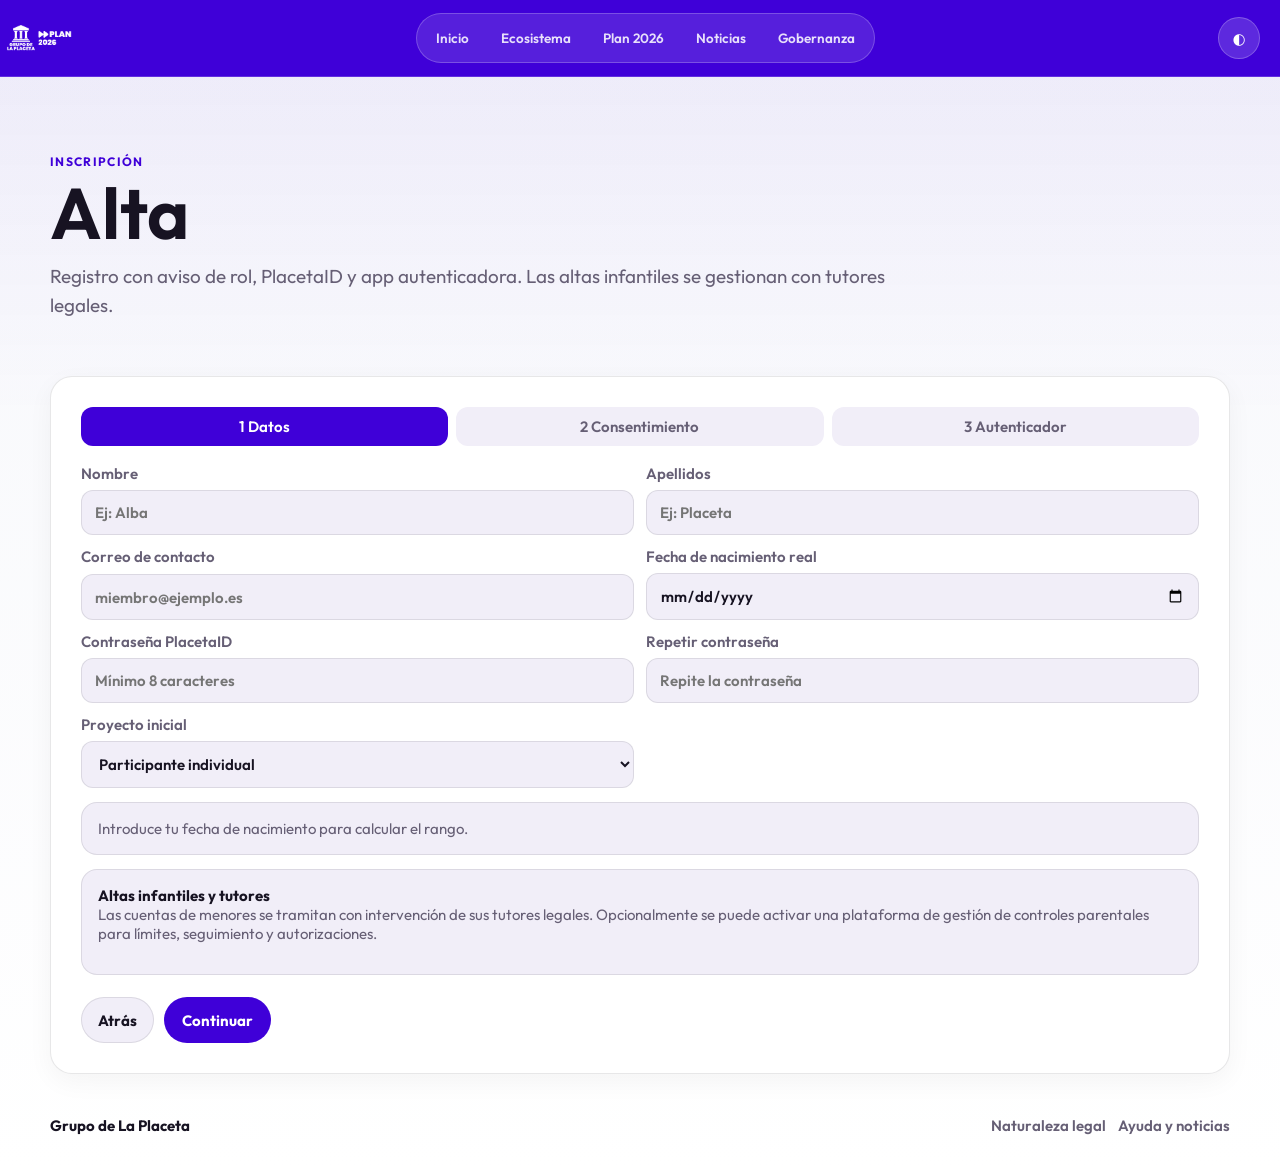
==== commit cf654068: "v9" ====
--- a/alta.html
+++ b/alta.html
@@ -34,8 +34,8 @@
     <main>
       <section class="page-hero">
         <p class="eyebrow">Inscripción</p>
-        <h1>Alta en el ecosistema</h1>
-        <p>Completa el registro, acepta el aviso de rol y activa PlacetaID escaneando el QR con una app autenticadora compatible. Las altas infantiles se gestionan con sus tutores legales.</p>
+        <h1>Alta</h1>
+        <p>Registro con aviso de rol, PlacetaID y app autenticadora. Las altas infantiles se gestionan con tutores legales.</p>
       </section>
 
       <section class="content-layout wizard" id="onboardingForm">
--- a/styles.css
+++ b/styles.css
@@ -1037,6 +1037,250 @@
   border: 1px solid var(--line);
 }
 
+/* Editorial news experience */
+.content-layout:has(#featuredNews),
+.detail-page {
+  background:
+    linear-gradient(180deg, rgba(63,0,216,.045), transparent 260px),
+    var(--surface);
+}
+
+.featured-news {
+  position: relative;
+  grid-template-columns: minmax(0, 1.18fr) minmax(300px, .82fr);
+  min-height: 390px;
+  padding: 12px;
+  border-radius: 26px;
+  overflow: hidden;
+  background:
+    linear-gradient(135deg, rgba(63,0,216,.08), rgba(3,218,198,.06)),
+    var(--surface);
+  box-shadow: 0 18px 48px rgba(23, 19, 34, .10);
+}
+.featured-media {
+  min-height: 360px;
+  border-radius: 22px;
+}
+.featured-media::after,
+.news-card-media::after,
+.news-detail-media::after {
+  content: "";
+  position: absolute;
+  inset: 0;
+  background: linear-gradient(180deg, transparent 42%, rgba(16, 12, 28, .54));
+  pointer-events: none;
+}
+.featured-copy {
+  padding: clamp(8px, 2vw, 22px);
+}
+.featured-news h3 {
+  margin: 12px 0 12px;
+  font-size: clamp(2rem, 4vw, 3.8rem);
+  line-height: .96;
+  font-weight: 900;
+  letter-spacing: 0;
+}
+.featured-news p {
+  max-width: 56ch;
+  font-size: 1.02rem;
+  font-weight: 500;
+}
+.news-meta-row {
+  display: flex;
+  align-items: center;
+  flex-wrap: wrap;
+  gap: 7px;
+  margin: 12px 16px 0;
+}
+.featured-copy .news-meta-row,
+.news-detail-heading .news-meta-row {
+  margin: 0;
+}
+.news-meta-row small {
+  width: fit-content;
+  min-height: 27px;
+  padding: 6px 9px;
+  border-radius: 999px;
+  color: var(--muted);
+  background: var(--surface-2);
+  border: 1px solid var(--line);
+  font-size: .72rem;
+  font-weight: 800;
+}
+.news-media-labels {
+  position: absolute;
+  right: 12px;
+  bottom: 12px;
+  z-index: 2;
+  display: flex;
+  flex-wrap: wrap;
+  justify-content: flex-end;
+  gap: 6px;
+}
+.news-media-labels span,
+.news-media-labels small {
+  min-height: 29px;
+  padding: 7px 9px;
+  border-radius: 999px;
+  color: white;
+  background: rgba(63, 0, 216, .92);
+  border: 1px solid rgba(255,255,255,.22);
+  font-size: .72rem;
+  font-weight: 900;
+  backdrop-filter: blur(12px);
+}
+.news-grid {
+  align-items: stretch;
+}
+.news-card {
+  position: relative;
+  border-radius: 22px;
+  background: var(--surface);
+  box-shadow: 0 14px 34px rgba(23, 19, 34, .07);
+}
+.news-card-media {
+  position: relative;
+  display: block;
+  min-height: 0;
+  color: inherit;
+  overflow: hidden;
+}
+.news-card img {
+  height: 210px;
+  transition: transform .22s ease;
+}
+.news-card:hover img {
+  transform: scale(1.035);
+}
+.news-card > span {
+  margin-top: 0;
+}
+.news-card h3 {
+  margin-top: 10px;
+  font-size: 1.28rem;
+  line-height: 1.06;
+  font-weight: 900;
+}
+.news-card p {
+  display: -webkit-box;
+  min-height: 4.35em;
+  overflow: hidden;
+  -webkit-line-clamp: 3;
+  -webkit-box-orient: vertical;
+}
+.news-card .card-link,
+.featured-news .card-link {
+  width: fit-content;
+  margin-top: 14px;
+  border-radius: 12px;
+}
+.bank-shared {
+  color: var(--accent) !important;
+  background: var(--accent-soft) !important;
+  border-color: rgba(63,0,216,.18) !important;
+}
+.news-detail-hero {
+  display: grid;
+  grid-template-columns: minmax(0, 1fr);
+  gap: 18px;
+}
+.news-detail-media {
+  position: relative;
+  height: clamp(300px, 48vw, 560px);
+  margin: -6px -6px 0;
+  border-radius: 24px;
+  box-shadow: 0 16px 44px rgba(23, 19, 34, .10);
+}
+.news-detail-heading {
+  max-width: 860px;
+  margin: 0 auto;
+  text-align: center;
+}
+.detail-page h1,
+.news-detail-heading h1 {
+  margin: 12px 0;
+  font-size: clamp(2.35rem, 6vw, 5.25rem);
+  line-height: .92;
+  letter-spacing: 0;
+}
+.news-detail-heading p {
+  margin: 0 auto;
+  max-width: 68ch;
+  color: var(--muted);
+  font-size: clamp(1rem, 1.9vw, 1.24rem);
+  line-height: 1.48;
+  font-weight: 600;
+}
+.rich-news-body {
+  max-width: 760px;
+  margin: 22px auto 0;
+  font-size: 1.04rem;
+}
+.rich-news-body p {
+  color: var(--text);
+}
+.rich-news-body p:first-child::first-letter {
+  float: left;
+  margin: .05em .12em 0 0;
+  color: var(--accent);
+  font-size: 3.8rem;
+  line-height: .78;
+  font-weight: 900;
+}
+.news-gallery {
+  max-width: 980px;
+  margin-inline: auto;
+  grid-template-columns: repeat(3, minmax(0, 1fr));
+}
+.news-gallery img:first-child {
+  grid-column: span 2;
+}
+.video-stack {
+  max-width: 980px;
+  margin-inline: auto;
+}
+.share-row {
+  justify-content: center;
+  margin-top: 20px;
+}
+
+@media (max-width: 760px) {
+  .featured-news {
+    grid-template-columns: 1fr;
+    min-height: auto;
+    border-radius: 20px;
+  }
+
+  .featured-media {
+    min-height: 245px;
+  }
+
+  .featured-copy {
+    padding: 6px 4px 10px;
+  }
+
+  .news-card img {
+    height: 190px;
+  }
+
+  .news-detail-media {
+    height: 300px;
+    border-radius: 20px;
+  }
+
+  .news-detail-heading {
+    text-align: left;
+  }
+
+  .news-gallery {
+    grid-template-columns: 1fr;
+  }
+
+  .news-gallery img:first-child {
+    grid-column: auto;
+  }
+}
+
 @media print {
   body * { visibility: hidden; }
   .certificate, .certificate * { visibility: visible; }
@@ -1437,11 +1681,17 @@
 
 /* Header logo-only refinement */
 .topbar {
-  min-height: 88px;
+  min-height: 64px;
+  padding: 4px clamp(8px, 2vw, 20px) 4px 4px;
+  gap: 10px;
 }
 
 .brand {
   flex: 0 0 auto;
+  gap: 0;
+  margin: 0;
+  padding: 0;
+  line-height: 0;
 }
 
 .brand span,
@@ -1451,17 +1701,293 @@
 }
 
 .brand img {
-  width: clamp(72px, 9vw, 96px);
-  height: clamp(72px, 9vw, 96px);
+  width: clamp(56px, 6.2vw, 68px);
+  height: clamp(56px, 6.2vw, 68px);
+  margin: 0;
 }
 
 @media (max-width: 760px) {
   .topbar {
-    min-height: 76px;
+    min-height: 54px;
+    padding: 3px 6px 5px 0;
+    gap: 6px;
+    display: grid;
+    grid-template-columns: auto minmax(0, 1fr) auto;
+    align-items: center;
   }
 
   .brand img {
-    width: 68px;
-    height: 68px;
-  }
-}
+    width: 52px;
+    height: 52px;
+  }
+
+  .desktop-nav {
+    grid-column: 1 / -1;
+    padding: 3px;
+    gap: 3px;
+    border-radius: 12px;
+  }
+
+  .desktop-nav a {
+    min-height: 30px;
+    padding: 6px 8px;
+    font-size: .72rem;
+  }
+
+  .top-actions {
+    width: auto;
+    justify-content: flex-end;
+    gap: 5px;
+  }
+
+  .icon-btn {
+    width: 34px;
+    height: 34px;
+  }
+
+  .top-actions .primary.small {
+    min-height: 34px;
+    padding-inline: 8px;
+    font-size: .72rem;
+  }
+}
+
+@media (max-width: 420px) {
+  .topbar {
+    padding-left: 0;
+    padding-right: 5px;
+  }
+
+  .brand img {
+    width: 48px;
+    height: 48px;
+  }
+}
+
+/* Mobile drawer and compact GDLP rhythm */
+.mobile-menu-toggle,
+.drawer-overlay,
+.mobile-drawer {
+  display: none;
+}
+
+.mobile-menu-toggle {
+  align-items: center;
+  justify-content: center;
+  gap: 3px;
+  flex-direction: column;
+}
+
+.mobile-menu-toggle span {
+  width: 17px;
+  height: 2px;
+  border-radius: 999px;
+  background: currentColor;
+}
+
+@media (max-width: 760px) {
+  body.drawer-open {
+    overflow: hidden;
+  }
+
+  main,
+  .footer {
+    width: min(100% - 12px, 1180px);
+  }
+
+  .topbar {
+    grid-template-columns: auto minmax(0, 1fr) auto;
+    min-height: 50px;
+    padding: 2px 6px 3px 0;
+  }
+
+  .brand img {
+    width: 48px;
+    height: 48px;
+  }
+
+  .desktop-nav {
+    display: none !important;
+  }
+
+  .top-actions .primary.small,
+  .top-actions .secondary.small {
+    display: none;
+  }
+
+  .mobile-menu-toggle {
+    display: inline-flex;
+  }
+
+  .drawer-overlay {
+    position: fixed;
+    inset: 0;
+    z-index: 90;
+    width: 100%;
+    height: 100%;
+    background: rgba(10, 8, 18, .42);
+    border: 0;
+    opacity: 0;
+    pointer-events: none;
+    transition: opacity .18s ease;
+  }
+
+  .mobile-drawer {
+    position: fixed;
+    top: 0;
+    right: 0;
+    z-index: 91;
+    width: min(318px, calc(100% - 42px));
+    height: 100dvh;
+    display: grid;
+    grid-template-rows: auto 1fr auto;
+    gap: 12px;
+    padding: 12px;
+    color: var(--text);
+    background: var(--surface);
+    border-left: 1px solid var(--line);
+    box-shadow: -24px 0 60px rgba(17, 12, 34, .22);
+    transform: translateX(104%);
+    transition: transform .2s ease;
+  }
+
+  .drawer-open .drawer-overlay {
+    display: block;
+    opacity: 1;
+    pointer-events: auto;
+  }
+
+  .drawer-open .mobile-drawer {
+    transform: translateX(0);
+  }
+
+  .drawer-head {
+    display: flex;
+    align-items: center;
+    justify-content: space-between;
+    min-height: 48px;
+  }
+
+  .drawer-head img {
+    width: 54px;
+    height: 54px;
+    object-fit: contain;
+  }
+
+  .mobile-drawer nav {
+    display: grid;
+    align-content: start;
+    gap: 8px;
+    padding-top: 8px;
+  }
+
+  .mobile-drawer nav a,
+  .drawer-cta {
+    min-height: 46px;
+    display: flex;
+    align-items: center;
+    padding: 10px 12px;
+    border-radius: 14px;
+    font-weight: 800;
+  }
+
+  .mobile-drawer nav a {
+    color: var(--text);
+    background: var(--surface-2);
+    border: 1px solid var(--line);
+  }
+
+  .drawer-cta {
+    justify-content: center;
+  }
+
+  .hero,
+  .page-hero {
+    padding: 16px 0 12px;
+    gap: 12px;
+  }
+
+  .hero-copy {
+    gap: 10px;
+  }
+
+  h1,
+  .page-hero h1 {
+    font-size: clamp(2rem, 10vw, 3rem);
+    line-height: .96;
+  }
+
+  .hero-lead,
+  .page-hero p:not(.eyebrow),
+  .section-head p {
+    font-size: .98rem;
+    line-height: 1.45;
+  }
+
+  .hero-actions {
+    gap: 8px;
+  }
+
+  .hero-actions .primary,
+  .hero-actions .ghost,
+  .section-link {
+    min-height: 42px;
+    padding: 10px 12px;
+  }
+
+  .trust-strip {
+    gap: 6px;
+  }
+
+  .trust-strip span {
+    padding: 7px 9px;
+    font-size: .78rem;
+  }
+
+  .hero-panel,
+  .content-layout,
+  .plan-section,
+  .section-grid,
+  .statement,
+  .onboarding-band,
+  .governance {
+    padding: 14px;
+  }
+
+  .section-head.compact,
+  .section-head {
+    margin-bottom: 12px;
+  }
+
+  .plan-grid,
+  .news-grid,
+  .compact-list {
+    gap: 10px;
+  }
+
+  .footer {
+    gap: 12px;
+    padding: 16px 0 24px;
+  }
+}
+
+@media (max-width: 420px) {
+  .topbar {
+    min-height: 48px;
+  }
+
+  .brand img {
+    width: 44px;
+    height: 44px;
+  }
+
+  .icon-btn {
+    width: 34px;
+    height: 34px;
+  }
+
+  .mobile-drawer {
+    width: min(300px, calc(100% - 30px));
+    padding: 10px;
+  }
+}
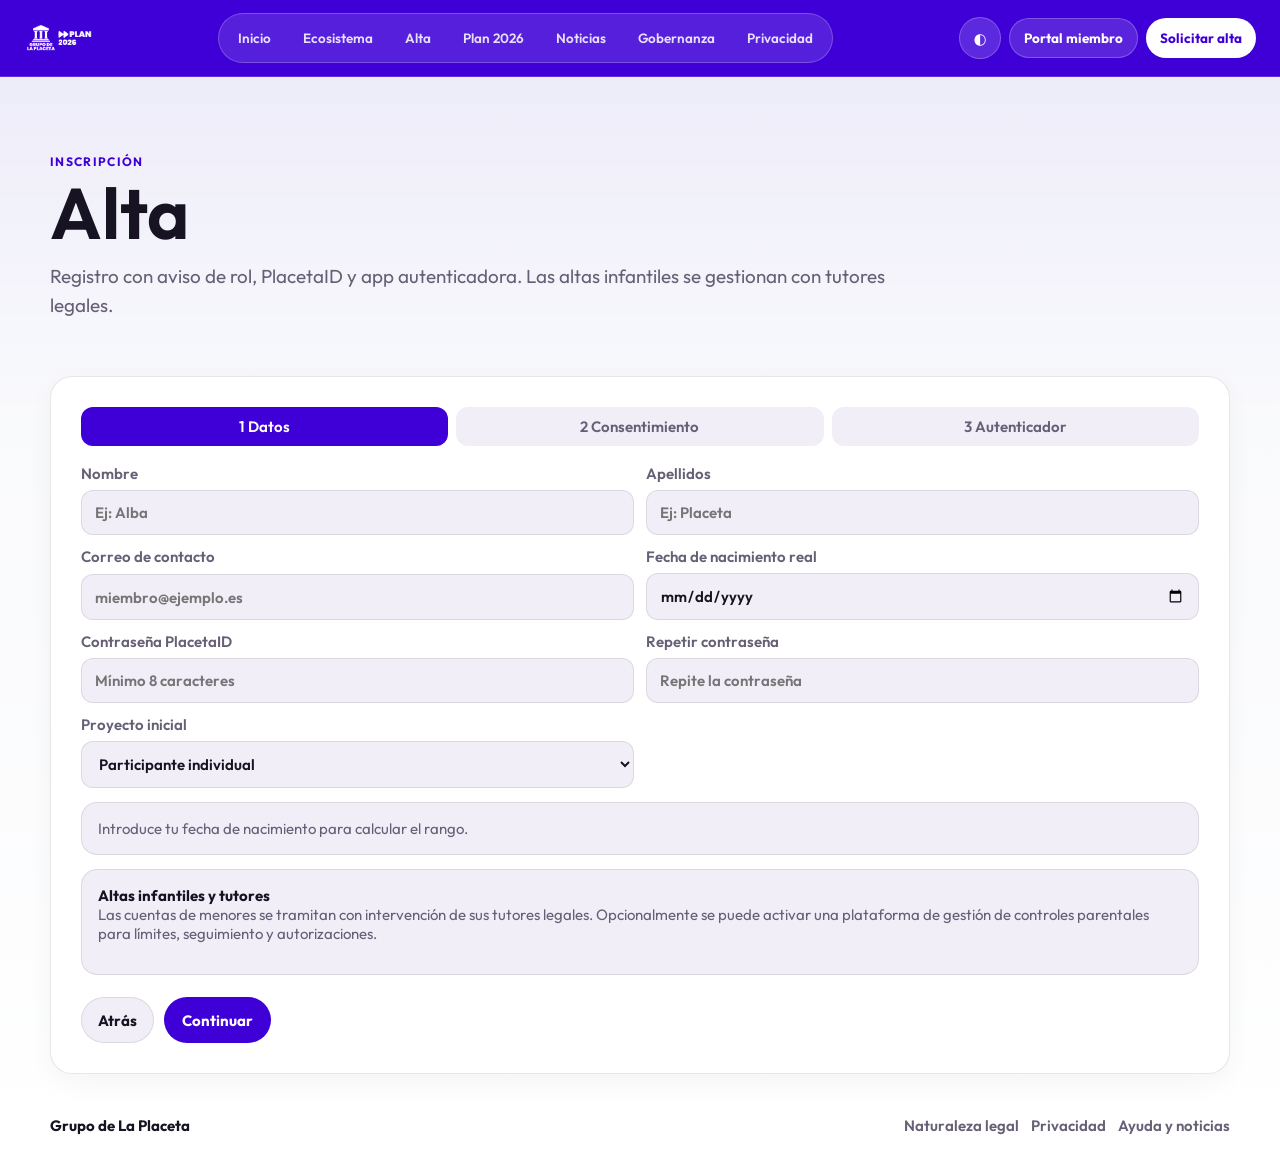
==== commit b63a25b6: "V" ====
--- a/alta.html
+++ b/alta.html
@@ -19,19 +19,23 @@
     <header class="topbar">
       <a class="brand" href="./index.html" aria-label="Grupo de La Placeta">
         <img src="./assets/logo.png" alt="">
-        
       </a>
       <nav class="desktop-nav" aria-label="Navegación principal">
         <a href="./index.html">Inicio</a>
         <a href="./ecosistema.html">Ecosistema</a>
+        <a href="./alta.html">Alta</a>
         <a href="./plan-2026.html">Plan 2026</a>
         <a href="./noticias.html">Noticias</a>
         <a href="./gobernanza.html">Gobernanza</a>
+        <a href="./privacidad.html">Privacidad</a>
       </nav>
-      <div class="top-actions"><button class="icon-btn" id="themeToggle" type="button" aria-label="Cambiar tema">◐</button></div>
+      <div class="top-actions">
+        <button class="icon-btn" id="themeToggle" type="button" aria-label="Cambiar tema">◐</button>
+        <button class="secondary small" data-open="memberModal" type="button">Portal miembro</button>
+        <a class="primary small" href="./alta.html">Solicitar alta</a>
+      </div>
     </header>
-
-    <main>
+<main>
       <section class="page-hero">
         <p class="eyebrow">Inscripción</p>
         <h1>Alta</h1>
@@ -68,8 +72,26 @@
           </div>
           <div class="consent-box">
             <strong>Protección de datos</strong>
-            <p>Consiento el tratamiento de mis datos de conexión, IP y dispositivo para seguridad, auditoría y funcionamiento interno.</p>
+            <p>Consiento el tratamiento de mis datos de conexión, IP y dispositivo para seguridad, auditoría y funcionamiento interno. Puedes revisar la política completa antes de continuar.</p>
             <label class="check"><input id="privacyConsent" type="checkbox"> Acepto el tratamiento de datos conforme RGPD/LOPDGDD.</label>
+            <a class="section-link inline-link" href="./privacidad.html">Ver política de privacidad</a>
+          </div>
+          <div class="consent-box guardian-box" id="guardianBox" hidden>
+            <strong>Tutor legal</strong>
+            <p>Las altas de menores requieren vincular un tutor legal. Puedes localizarlo si ya tiene PlacetaID o registrar sus datos de contacto para validación.</p>
+            <label class="check"><input id="guardianHasPlacetaId" type="checkbox"> El tutor ya tiene PlacetaID</label>
+            <div class="guardian-search">
+              <label>DIP o correo del tutor<input id="guardianLookup" placeholder="12345678A o tutor@ejemplo.es"></label>
+              <button class="secondary" id="guardianSearchBtn" type="button">Buscar tutor</button>
+            </div>
+            <div class="form-grid">
+              <label>Nombre del tutor<input id="guardianName" placeholder="Nombre y apellidos"></label>
+              <label>Correo del tutor<input id="guardianEmail" type="email" placeholder="tutor@ejemplo.es"></label>
+              <label>DIP del tutor<input id="guardianDip" placeholder="12345678A"></label>
+              <label>Relación<select id="guardianRelation"><option>Madre/padre</option><option>Tutor legal</option><option>Representante autorizado</option></select></label>
+            </div>
+            <label class="check"><input id="guardianConsent" type="checkbox"> Confirmo que el tutor legal autoriza esta alta tutelada.</label>
+            <div class="age-result guardian-result" id="guardianResult">Pendiente de localizar o completar tutor.</div>
           </div>
           <div class="captcha-box">
             <span id="captchaQuestion"></span>
@@ -111,7 +133,7 @@
 
     <footer class="footer">
       <strong>Grupo de La Placeta</strong>
-      <nav><a href="./gobernanza.html">Naturaleza legal</a><a href="./noticias.html">Ayuda y noticias</a></nav>
+      <nav><a href="./gobernanza.html">Naturaleza legal</a><a href="./privacidad.html">Privacidad</a><a href="./noticias.html">Ayuda y noticias</a></nav>
     </footer>
   </div>
   <script src="./app.js"></script>
--- a/styles.css
+++ b/styles.css
@@ -361,6 +361,90 @@
   gap: 24px;
   align-items: center;
 }
+.legal-hero {
+  width: min(980px, 100%);
+}
+.legal-strip {
+  width: min(760px, 100%);
+}
+.legal-notice {
+  border-color: rgba(63,0,216,.22);
+  background:
+    linear-gradient(135deg, var(--surface), rgba(63,0,216,.055));
+}
+.legal-layout {
+  display: grid;
+  gap: 18px;
+}
+.legal-grid,
+.privacy-columns {
+  display: grid;
+  grid-template-columns: repeat(2, minmax(0, 1fr));
+  gap: 12px;
+}
+.legal-card,
+.privacy-columns article,
+.legal-timeline article {
+  padding: 16px;
+  border: 1px solid var(--line);
+  border-radius: 16px;
+  background: var(--bg-2);
+}
+.legal-card span {
+  display: inline-flex;
+  margin-bottom: 10px;
+  padding: 6px 10px;
+  border-radius: 999px;
+  color: var(--accent);
+  background: var(--accent-soft);
+  font-size: .78rem;
+  font-weight: 750;
+}
+.legal-card p,
+.legal-timeline p,
+.privacy-columns p {
+  margin-bottom: 0;
+  color: var(--muted);
+  line-height: 1.62;
+}
+.legal-timeline {
+  display: grid;
+  gap: 10px;
+}
+.legal-timeline article {
+  display: grid;
+  grid-template-columns: minmax(170px, .34fr) minmax(0, 1fr);
+  gap: 16px;
+  align-items: start;
+}
+.legal-timeline strong,
+.privacy-columns h3 {
+  color: var(--text);
+  font-size: 1rem;
+}
+.privacy-columns h3 {
+  margin-bottom: 8px;
+}
+.inline-link {
+  display: inline-flex;
+  margin-top: 10px;
+}
+.guardian-box[hidden] {
+  display: none;
+}
+.guardian-search {
+  display: grid;
+  grid-template-columns: minmax(0, 1fr) auto;
+  gap: 10px;
+  align-items: end;
+  margin: 12px 0;
+}
+.guardian-search .secondary {
+  min-height: 46px;
+}
+.guardian-result {
+  margin-top: 12px;
+}
 .statement p:last-child,
 .section-head p,
 .onboarding-band p,
@@ -466,6 +550,84 @@
   margin-top: 8px;
   color: var(--muted);
   font-weight: 600;
+}
+.plan-budget-mini {
+  display: flex;
+  align-items: center;
+  justify-content: space-between;
+  gap: 10px;
+  margin-top: 12px;
+  padding: 10px 12px;
+  border: 1px solid var(--line);
+  border-radius: 12px;
+  background: var(--surface);
+}
+.plan-budget-mini strong {
+  color: var(--accent);
+}
+.plan-budget-mini small {
+  margin-top: 0;
+}
+.plan-budget-detail {
+  margin: 18px 0;
+  padding: 16px;
+  border: 1px solid var(--line);
+  border-radius: 18px;
+  background: var(--bg-2);
+}
+.plan-budget-head,
+.plan-budget-list article {
+  display: flex;
+  justify-content: space-between;
+  gap: 16px;
+  align-items: center;
+}
+.plan-budget-head {
+  margin-bottom: 12px;
+}
+.plan-budget-head h2 {
+  margin-bottom: 0;
+  color: var(--accent);
+}
+.plan-budget-head > span {
+  padding: 7px 10px;
+  border-radius: 999px;
+  color: var(--accent);
+  background: var(--accent-soft);
+  font-weight: 700;
+  font-size: .82rem;
+}
+.plan-budget-list {
+  display: grid;
+  gap: 8px;
+}
+.plan-budget-list article {
+  padding: 12px;
+  border: 1px solid var(--line);
+  border-radius: 14px;
+  background: var(--surface);
+}
+.plan-budget-list span {
+  display: inline-flex;
+  margin-bottom: 7px;
+  padding: 5px 8px;
+  border-radius: 999px;
+  color: white;
+  background: var(--accent);
+  font-size: .72rem;
+  font-weight: 700;
+}
+.plan-budget-list strong {
+  display: block;
+}
+.plan-budget-list small,
+.budget-amount small {
+  color: var(--muted);
+  font-weight: 650;
+}
+.budget-amount {
+  min-width: 110px;
+  text-align: right;
 }
 .card-link,
 .section-link {
@@ -1882,6 +2044,7 @@
   }
 
   .mobile-drawer nav a,
+  .drawer-member,
   .drawer-cta {
     min-height: 46px;
     display: flex;
@@ -1897,6 +2060,7 @@
     border: 1px solid var(--line);
   }
 
+  .drawer-member,
   .drawer-cta {
     justify-content: center;
   }
@@ -1991,3 +2155,667 @@
     padding: 10px;
   }
 }
+
+/* Final mobile refinement */
+@media (max-width: 760px) {
+  html {
+    scroll-padding-top: 62px;
+  }
+
+  body {
+    overflow-x: hidden;
+  }
+
+  .shell {
+    background:
+      radial-gradient(circle at 0 0, rgba(63, 0, 216, .12), transparent 260px),
+      linear-gradient(180deg, var(--bg), var(--bg-2));
+  }
+
+  main {
+    width: min(100% - 14px, 1180px);
+    padding-top: 10px;
+  }
+
+  .topbar {
+    position: sticky;
+    top: 0;
+    z-index: 80;
+    min-height: 54px;
+    padding: 3px 8px 4px 0;
+    display: grid;
+    grid-template-columns: auto 1fr auto;
+    gap: 6px;
+    align-items: center;
+    border-radius: 0 0 16px 16px;
+    box-shadow: 0 10px 24px rgba(18, 12, 34, .16);
+  }
+
+  .brand {
+    align-self: stretch;
+    display: flex;
+    align-items: center;
+  }
+
+  .brand img {
+    width: 50px;
+    height: 50px;
+  }
+
+  .top-actions {
+    justify-self: end;
+    display: inline-flex;
+    align-items: center;
+    gap: 6px;
+  }
+
+  .icon-btn,
+  .mobile-menu-toggle {
+    width: 38px;
+    height: 38px;
+    border-radius: 12px;
+  }
+
+  .mobile-menu-toggle span {
+    width: 18px;
+  }
+
+  .drawer-overlay {
+    backdrop-filter: blur(2px);
+    background: rgba(12, 8, 22, .52);
+  }
+
+  .mobile-drawer {
+    width: min(316px, calc(100% - 28px));
+    padding: 12px;
+    border-radius: 18px 0 0 18px;
+    background:
+      linear-gradient(180deg, rgba(63, 0, 216, .07), transparent 180px),
+      var(--surface);
+  }
+
+  .drawer-head {
+    min-height: 50px;
+    padding-bottom: 8px;
+    border-bottom: 1px solid var(--line);
+  }
+
+  .drawer-head img {
+    width: 58px;
+    height: 58px;
+  }
+
+  .drawer-close {
+    font-size: 1.35rem;
+  }
+
+  .mobile-drawer nav {
+    gap: 7px;
+  }
+
+  .mobile-drawer nav a,
+  .drawer-cta {
+    min-height: 44px;
+    border-radius: 13px;
+    font-size: .94rem;
+  }
+
+  .hero,
+  .page-hero {
+    padding: 14px 0 10px;
+    display: grid;
+    gap: 10px;
+  }
+
+  .hero-copy {
+    gap: 9px;
+  }
+
+  .eyebrow {
+    margin-bottom: 2px;
+    font-size: .68rem;
+    letter-spacing: .06em;
+  }
+
+  h1,
+  .page-hero h1 {
+    font-size: clamp(2rem, 11.5vw, 3rem);
+    line-height: .94;
+    text-wrap: balance;
+  }
+
+  h2,
+  .section-head h2,
+  .detail-page h1,
+  .detail-page h2 {
+    font-size: clamp(1.42rem, 7.2vw, 2.25rem);
+    line-height: 1;
+    text-wrap: balance;
+  }
+
+  .hero-lead,
+  .page-hero p:not(.eyebrow),
+  .section-head p,
+  .featured-news p,
+  .news-card p,
+  .plan-card p,
+  .detail-page p {
+    font-size: .94rem;
+    line-height: 1.42;
+  }
+
+  .hero-actions {
+    grid-template-columns: 1fr 1fr;
+    gap: 8px;
+  }
+
+  .hero-actions .primary,
+  .hero-actions .ghost,
+  .section-link,
+  .card-link {
+    min-height: 42px;
+    padding: 9px 11px;
+    justify-content: center;
+    text-align: center;
+    font-size: .88rem;
+  }
+
+  .trust-strip {
+    display: flex;
+    gap: 6px;
+    overflow-x: auto;
+    padding-bottom: 2px;
+    scrollbar-width: none;
+  }
+
+  .trust-strip::-webkit-scrollbar {
+    display: none;
+  }
+
+  .trust-strip span {
+    flex: 0 0 auto;
+    min-height: 32px;
+    padding: 7px 9px;
+    border-radius: 999px;
+    white-space: nowrap;
+  }
+
+  .hero-panel,
+  .statement,
+  .onboarding-band,
+  .governance,
+  .content-layout,
+  .plan-section,
+  .section-grid {
+    padding: 13px;
+    border-radius: 18px;
+  }
+
+  .institution-summary {
+    padding: 13px;
+  }
+
+  .institution-summary h2 {
+    font-size: 1.55rem;
+  }
+
+  .institution-summary ul {
+    gap: 6px;
+    margin-top: 10px;
+  }
+
+  .section-head,
+  .section-head.compact {
+    gap: 6px;
+    margin-bottom: 11px;
+  }
+
+  .plan-grid,
+  .plan-grid.full,
+  .compact-list,
+  .org-grid,
+  .news-grid,
+  .governance-grid {
+    grid-template-columns: 1fr;
+    gap: 9px;
+  }
+
+  .plan-card,
+  .news-card,
+  .org-card,
+  .governance-card {
+    min-height: auto;
+    padding: 12px;
+    border-radius: 16px;
+  }
+
+  .plan-card h3,
+  .news-card h3,
+  .featured-news h3 {
+    font-size: 1.08rem;
+    line-height: 1.06;
+  }
+
+  .news-card img,
+  .news-card-media,
+  .featured-media,
+  .news-detail-media {
+    height: auto;
+    min-height: 0;
+    aspect-ratio: 16 / 9;
+    border-radius: 14px;
+  }
+
+  .featured-news {
+    padding: 10px;
+    gap: 10px;
+    border-radius: 18px;
+  }
+
+  .org-controls,
+  .share-row,
+  .wizard-actions,
+  .footer nav {
+    display: flex;
+    gap: 7px;
+    overflow-x: auto;
+    padding-bottom: 2px;
+    scrollbar-width: none;
+  }
+
+  .org-controls::-webkit-scrollbar,
+  .share-row::-webkit-scrollbar,
+  .wizard-actions::-webkit-scrollbar,
+  .footer nav::-webkit-scrollbar {
+    display: none;
+  }
+
+  .chip,
+  .footer nav a {
+    flex: 0 0 auto;
+  }
+
+  .form-grid,
+  .totp-card,
+  .captcha-box,
+  .wizard-steps {
+    grid-template-columns: 1fr;
+    gap: 8px;
+  }
+
+  label,
+  .rich-editor {
+    font-size: .92rem;
+  }
+
+  input,
+  select,
+  textarea,
+  .rich-editor {
+    min-height: 44px;
+    border-radius: 13px;
+  }
+
+  .modal {
+    width: calc(100% - 10px);
+    max-height: calc(100dvh - 10px);
+    border-radius: 20px;
+  }
+
+  .modal-panel {
+    padding: 16px 13px;
+  }
+
+  .modal-head h2 {
+    font-size: clamp(1.55rem, 8vw, 2.3rem);
+  }
+
+  .footer {
+    width: min(100% - 14px, 1180px);
+    margin-top: 18px;
+    padding: 14px 0 22px;
+    gap: 10px;
+  }
+}
+
+@media (max-width: 420px) {
+  main,
+  .footer {
+    width: min(100% - 10px, 1180px);
+  }
+
+  .topbar {
+    min-height: 50px;
+    padding-right: 5px;
+  }
+
+  .brand img {
+    width: 46px;
+    height: 46px;
+  }
+
+  .hero-actions {
+    grid-template-columns: 1fr;
+  }
+
+  .hero-panel,
+  .statement,
+  .onboarding-band,
+  .governance,
+  .content-layout,
+  .plan-section,
+  .section-grid {
+    padding: 11px;
+    border-radius: 16px;
+  }
+
+  .mobile-drawer {
+    width: min(298px, calc(100% - 20px));
+  }
+}
+
+/* Header integrity and news layout polish */
+.topbar {
+  padding-left: clamp(12px, 2.2vw, 24px);
+  padding-right: clamp(12px, 2.2vw, 24px);
+}
+
+.brand {
+  margin-left: 0;
+  padding-left: 0;
+}
+
+.desktop-nav {
+  min-width: 0;
+  max-width: 100%;
+}
+
+.top-actions {
+  min-width: 0;
+}
+
+.content-layout,
+.news-grid,
+.featured-news,
+.news-card {
+  min-width: 0;
+}
+
+.content-layout:has(#featuredNews) {
+  overflow: hidden;
+}
+
+.news-grid {
+  width: 100%;
+  grid-template-columns: repeat(auto-fit, minmax(min(100%, 280px), 1fr));
+}
+
+.featured-news {
+  width: 100%;
+}
+
+.featured-copy,
+.news-card {
+  min-width: 0;
+}
+
+.news-card {
+  display: flex;
+  flex-direction: column;
+}
+
+.news-card > span,
+.news-card h3,
+.news-card p,
+.news-card small,
+.news-card button,
+.news-card .card-link,
+.news-meta-row {
+  max-width: calc(100% - 32px);
+}
+
+.news-card h3,
+.news-card p {
+  overflow-wrap: anywhere;
+}
+
+@media (max-width: 940px) {
+  .topbar {
+    grid-template-columns: auto minmax(0, 1fr) auto;
+  }
+}
+
+@media (max-width: 760px) {
+  .topbar {
+    padding-left: 10px;
+    padding-right: 8px;
+  }
+
+  .brand {
+    padding-left: 0;
+  }
+
+  .brand img {
+    margin-left: 0;
+  }
+
+  .content-layout:has(#featuredNews) {
+    padding: 10px;
+  }
+
+  .featured-news {
+    display: grid;
+    grid-template-columns: 1fr;
+    width: 100%;
+    min-height: 0;
+    padding: 8px;
+    overflow: hidden;
+  }
+
+  .featured-copy {
+    padding: 6px 4px 4px;
+  }
+
+  .featured-copy .news-meta-row,
+  .news-detail-heading .news-meta-row {
+    margin: 0;
+  }
+
+  .news-grid,
+  .compact-list.news-grid {
+    width: 100%;
+    grid-template-columns: minmax(0, 1fr);
+    gap: 10px;
+  }
+
+  .news-card {
+    width: 100%;
+    padding: 0;
+    overflow: hidden;
+  }
+
+  .news-card-media {
+    width: 100%;
+    border-radius: 14px 14px 0 0;
+  }
+
+  .news-card img {
+    width: 100%;
+    border-radius: 0;
+  }
+
+  .news-card > span,
+  .news-card h3,
+  .news-card p,
+  .news-card small,
+  .news-card button,
+  .news-card .card-link,
+  .news-meta-row {
+    max-width: none;
+    margin-left: 12px;
+    margin-right: 12px;
+  }
+
+  .news-card > span {
+    margin-top: 12px;
+  }
+
+  .news-card .card-link,
+  .news-card button {
+    margin-bottom: 12px;
+  }
+}
+
+@media (max-width: 420px) {
+  .topbar {
+    padding-left: 8px;
+  }
+
+  .brand img {
+    width: 46px;
+    height: 46px;
+  }
+
+  .content-layout:has(#featuredNews) {
+    padding: 8px;
+  }
+}
+
+/* Mobile drawer visual cleanup */
+@media (max-width: 760px) {
+  .legal-grid,
+  .privacy-columns,
+  .legal-timeline article,
+  .guardian-search {
+    grid-template-columns: 1fr;
+  }
+
+  .legal-strip {
+    grid-template-columns: 1fr;
+  }
+
+  .plan-budget-head,
+  .plan-budget-list article {
+    align-items: flex-start;
+    flex-direction: column;
+  }
+
+  .budget-amount {
+    width: 100%;
+    text-align: left;
+  }
+
+  .mobile-menu-toggle.icon-btn {
+    display: inline-grid;
+    place-items: center;
+    gap: 0;
+    padding: 0;
+    color: white;
+    background: rgba(255, 255, 255, .16);
+    border: 1px solid rgba(255, 255, 255, .28);
+    box-shadow: none;
+  }
+
+  .mobile-menu-toggle span {
+    grid-area: 1 / 1;
+    width: 18px;
+    height: 2px;
+    border-radius: 999px;
+    background: currentColor;
+    transition: transform .18s ease, opacity .18s ease;
+  }
+
+  .mobile-menu-toggle span:nth-child(1) {
+    transform: translateY(-6px);
+  }
+
+  .mobile-menu-toggle span:nth-child(3) {
+    transform: translateY(6px);
+  }
+
+  .drawer-open .mobile-menu-toggle span:nth-child(1) {
+    transform: rotate(45deg);
+  }
+
+  .drawer-open .mobile-menu-toggle span:nth-child(2) {
+    opacity: 0;
+  }
+
+  .drawer-open .mobile-menu-toggle span:nth-child(3) {
+    transform: rotate(-45deg);
+  }
+
+  .drawer-overlay {
+    background: rgba(16, 12, 28, .48);
+    backdrop-filter: blur(3px);
+  }
+
+  .mobile-drawer {
+    color: var(--text);
+    background: var(--surface);
+    background-image: linear-gradient(180deg, rgba(63, 0, 216, .055), rgba(63, 0, 216, 0) 170px);
+    border-left: 1px solid var(--line);
+    box-shadow: -18px 0 54px rgba(17, 12, 34, .24);
+    overflow: hidden;
+  }
+
+  [data-theme="dark"] .mobile-drawer,
+  .shell[data-theme="dark"] ~ .mobile-drawer {
+    background: #1d1a29;
+    background-image: linear-gradient(180deg, rgba(63, 0, 216, .20), rgba(63, 0, 216, 0) 170px);
+  }
+
+  .drawer-head {
+    border-bottom: 1px solid var(--line);
+  }
+
+  .drawer-close.icon-btn {
+    display: grid;
+    place-items: center;
+    padding: 0;
+    color: var(--text);
+    background: var(--surface-2);
+    border: 1px solid var(--line);
+    line-height: 1;
+    box-shadow: none;
+  }
+
+  .drawer-close.icon-btn:hover {
+    color: white;
+    background: var(--accent);
+    border-color: var(--accent);
+  }
+
+  .mobile-drawer nav a {
+    color: var(--text);
+    background: rgba(63, 0, 216, .06);
+    border: 1px solid rgba(63, 0, 216, .12);
+  }
+
+  [data-theme="dark"] .mobile-drawer nav a,
+  .shell[data-theme="dark"] ~ .mobile-drawer nav a {
+    background: rgba(255,255,255,.06);
+    border-color: rgba(255,255,255,.10);
+  }
+
+  .mobile-drawer nav a:hover,
+  .mobile-drawer nav a:focus-visible,
+  .drawer-member:hover,
+  .drawer-member:focus-visible {
+    color: white;
+    background: var(--accent);
+    border-color: var(--accent);
+  }
+
+  .drawer-member {
+    color: var(--text);
+    background: var(--surface-2);
+    border: 1px solid var(--line);
+  }
+
+  .drawer-cta {
+    color: white;
+    background: var(--accent);
+    border: 1px solid var(--accent);
+  }
+}
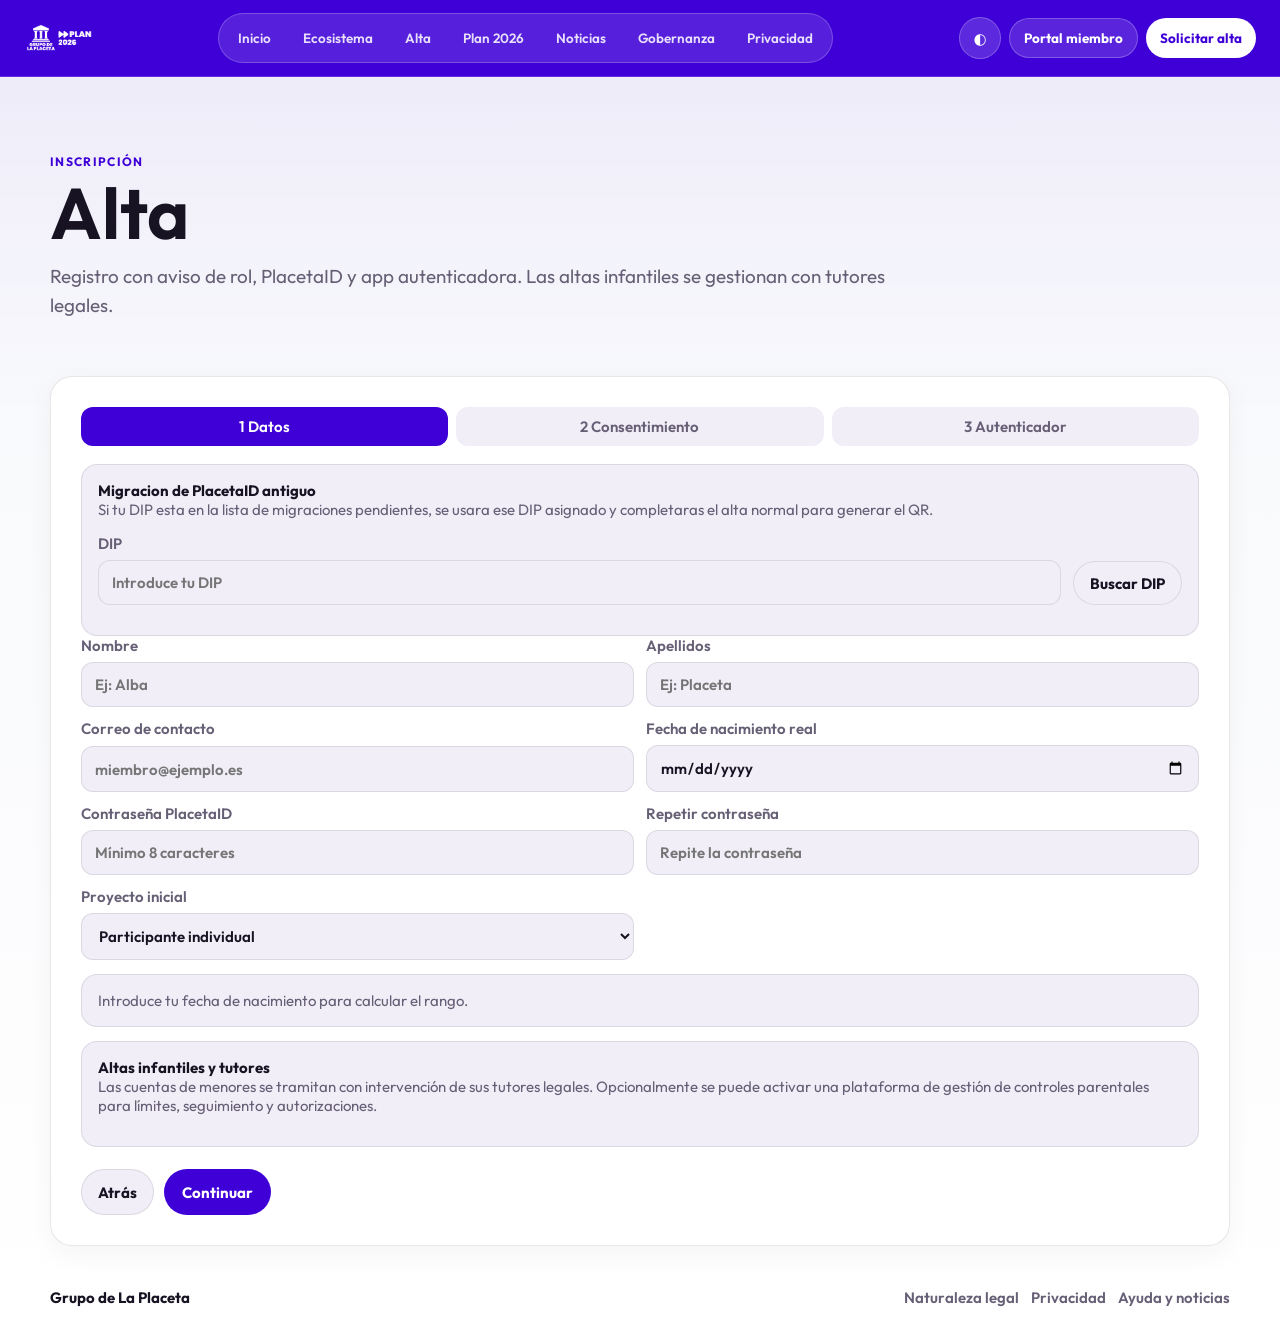
==== commit a2374bd0: "Use assigned DIP for PlacetaID migrations" ====
--- a/alta.html
+++ b/alta.html
@@ -49,6 +49,15 @@
           <span data-step-dot="3">3 Autenticador</span>
         </div>
         <section class="wizard-page active" data-step="1">
+          <div class="consent-box migration-recovery-card">
+            <strong>Migracion de PlacetaID antiguo</strong>
+            <p>Si tu DIP esta en la lista de migraciones pendientes, se usara ese DIP asignado y completaras el alta normal para generar el QR.</p>
+            <div class="migration-recovery">
+              <label>DIP<input id="migrationDip" placeholder="Introduce tu DIP"></label>
+              <button class="secondary" id="recoverMigrationQr" type="button">Buscar DIP</button>
+            </div>
+            <div class="age-result" id="migrationResult" hidden></div>
+          </div>
           <div class="form-grid">
             <label>Nombre<input id="firstName" required placeholder="Ej: Alba"></label>
             <label>Apellidos<input id="lastName" required placeholder="Ej: Placeta"></label>
--- a/styles.css
+++ b/styles.css
@@ -1020,6 +1020,13 @@
   word-break: break-all;
   font-size: .82rem;
 }
+.migration-recovery {
+  display: grid;
+  grid-template-columns: minmax(0, 1fr) auto;
+  gap: 12px;
+  align-items: end;
+  margin: 14px 0;
+}
 .auth-app-list {
   margin-top: 12px;
   display: flex;
@@ -1472,6 +1479,9 @@
 }
 
 @media (max-width: 640px) {
+  .migration-recovery {
+    grid-template-columns: 1fr;
+  }
   main, .footer { width: min(100% - 20px, 1180px); }
   .topbar {
     align-items: flex-start;
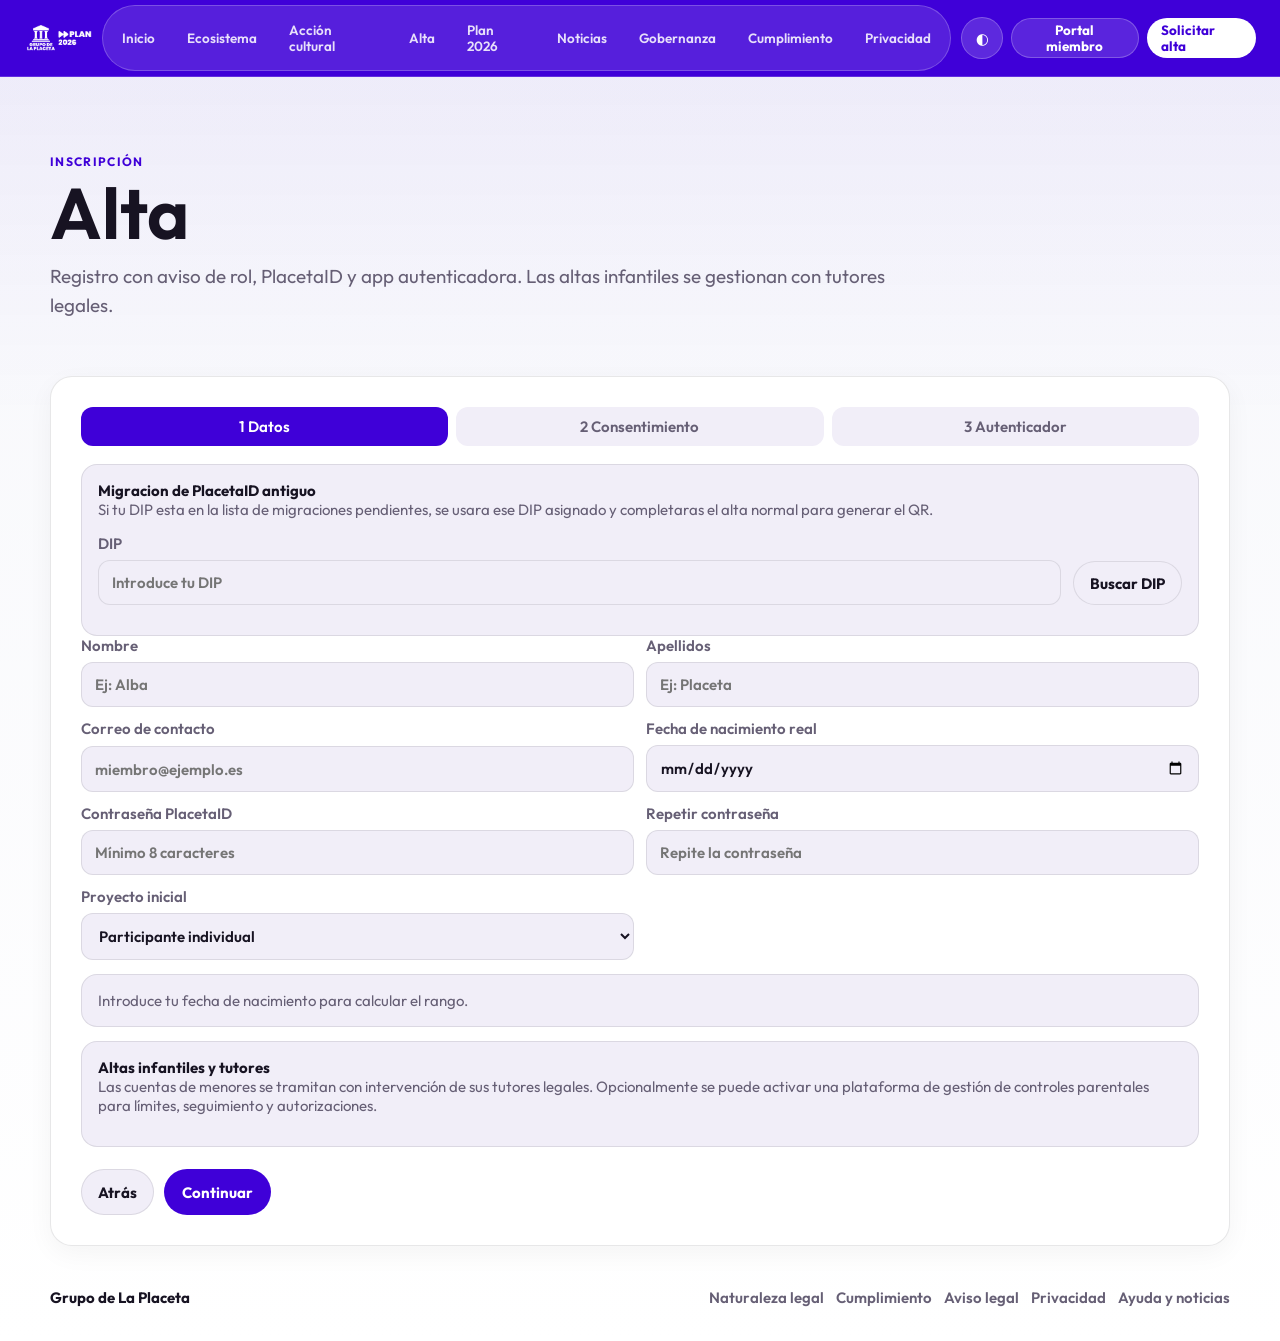
==== commit 67815857: "Mejorar contenido institucional y legal" ====
--- a/alta.html
+++ b/alta.html
@@ -23,10 +23,12 @@
       <nav class="desktop-nav" aria-label="Navegación principal">
         <a href="./index.html">Inicio</a>
         <a href="./ecosistema.html">Ecosistema</a>
+        <a href="./cultura.html">Acción cultural</a>
         <a href="./alta.html">Alta</a>
         <a href="./plan-2026.html">Plan 2026</a>
         <a href="./noticias.html">Noticias</a>
         <a href="./gobernanza.html">Gobernanza</a>
+        <a href="./cumplimiento.html">Cumplimiento</a>
         <a href="./privacidad.html">Privacidad</a>
       </nav>
       <div class="top-actions">
@@ -142,7 +144,7 @@
 
     <footer class="footer">
       <strong>Grupo de La Placeta</strong>
-      <nav><a href="./gobernanza.html">Naturaleza legal</a><a href="./privacidad.html">Privacidad</a><a href="./noticias.html">Ayuda y noticias</a></nav>
+      <nav><a href="./gobernanza.html">Naturaleza legal</a><a href="./cumplimiento.html">Cumplimiento</a><a href="./aviso-legal.html">Aviso legal</a><a href="./privacidad.html">Privacidad</a><a href="./noticias.html">Ayuda y noticias</a></nav>
     </footer>
   </div>
   <script src="./app.js"></script>
--- a/styles.css
+++ b/styles.css
@@ -1002,13 +1002,29 @@
   gap: 18px;
   align-items: center;
 }
+.totp-qr-frame {
+  width: 180px;
+  height: 180px;
+  display: grid;
+  place-items: center;
+  border-radius: 18px;
+  background: white;
+  box-shadow: 0 16px 42px rgba(0,0,0,.18);
+}
 .totp-card img {
   width: 180px;
   height: 180px;
   border-radius: 18px;
   padding: 10px;
   background: white;
-  box-shadow: 0 16px 42px rgba(0,0,0,.18);
+  box-shadow: none;
+}
+.qr-load-error {
+  padding: 14px;
+  color: var(--accent);
+  font-weight: 750;
+  text-align: center;
+  line-height: 1.2;
 }
 .totp-secret {
   margin-top: 10px;
@@ -1788,6 +1804,13 @@
   }
 
   .totp-card img {
+    width: min(220px, 100%);
+    height: auto;
+    aspect-ratio: 1;
+    margin-inline: auto;
+  }
+
+  .totp-qr-frame {
     width: min(220px, 100%);
     height: auto;
     aspect-ratio: 1;
@@ -2453,6 +2476,18 @@
     gap: 8px;
   }
 
+  .totp-qr-frame {
+    width: min(220px, 100%);
+    height: auto;
+    aspect-ratio: 1;
+    margin-inline: auto;
+  }
+
+  .totp-card img {
+    width: 100%;
+    height: 100%;
+  }
+
   label,
   .rich-editor {
     font-size: .92rem;
